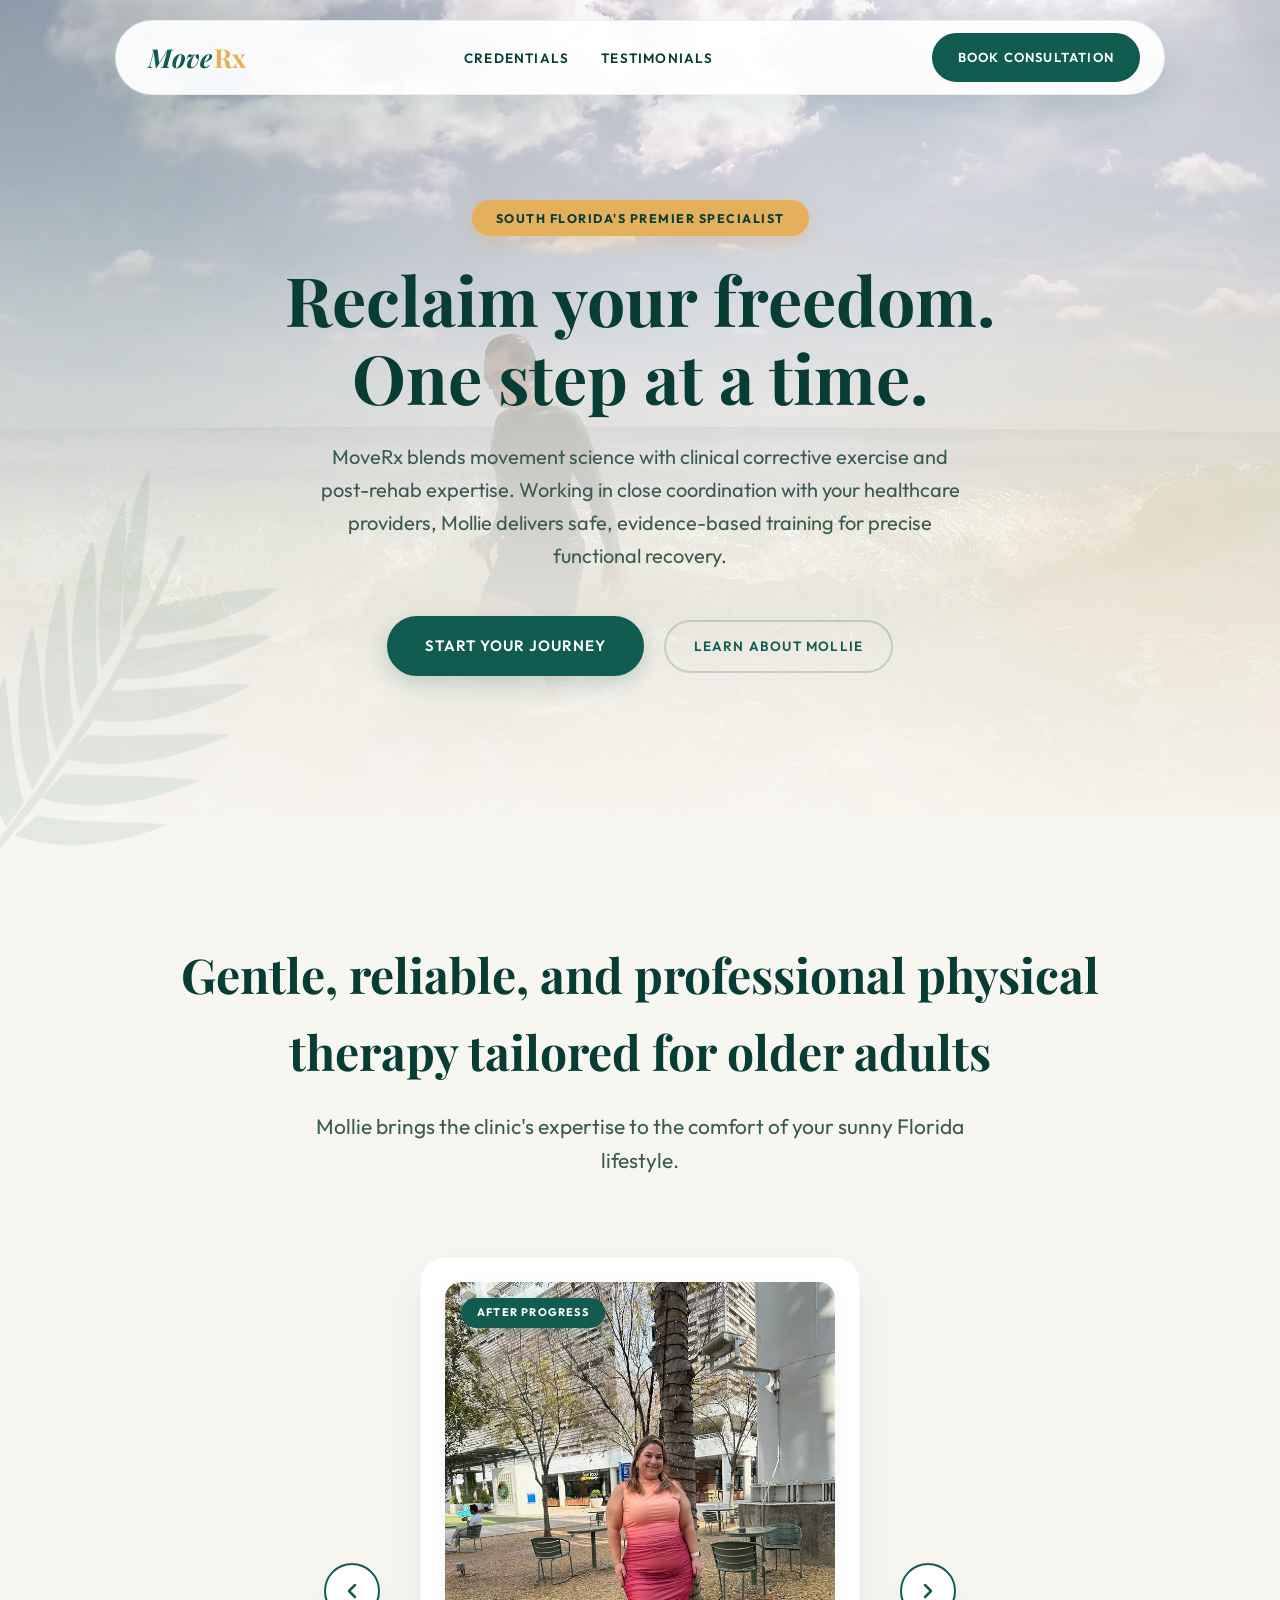
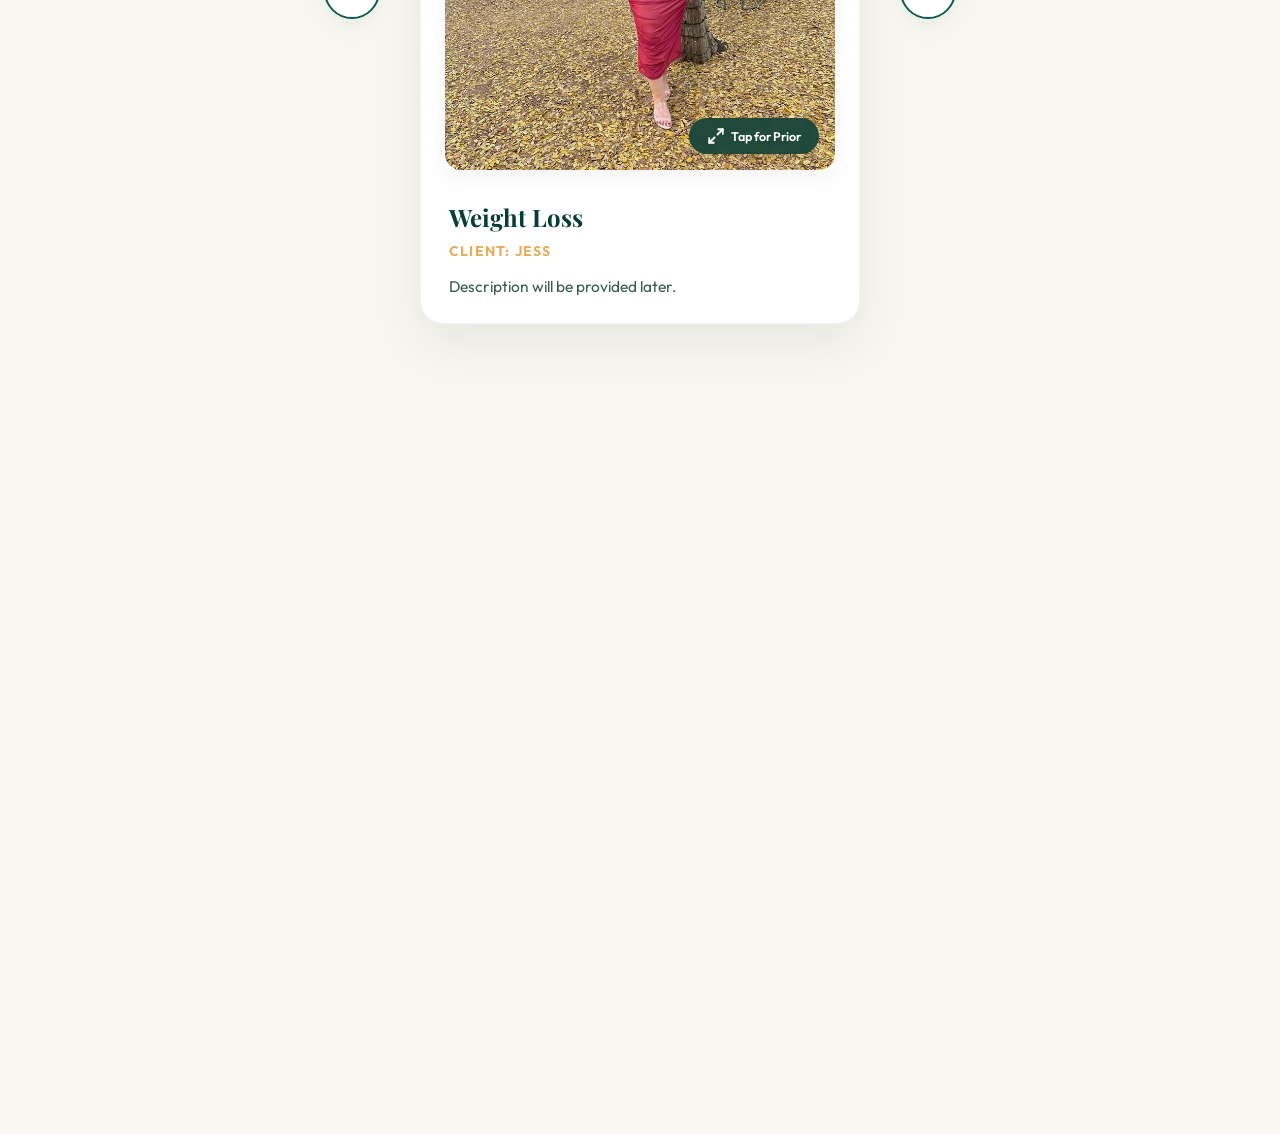
==== index.html @ 0b021616 "version 1" ====
<!DOCTYPE html>
<html lang="en">
<head>
    <meta charset="UTF-8">
    <meta name="viewport" content="width=device-width, initial-scale=1.0, minimum-scale=1.0">
    <title>MoveRx | Precision Mobility & Rehab with Mollie</title>
    
    <!-- SEO Meta Tags -->
    <meta name="description" content="MoveRx blends movement science with clinical corrective exercise and post-rehab expertise. Mollie delivers safe, evidence-based training for precise functional recovery in South Florida.">
    
    <!-- Open Graph (OG) Social Sharing Previews (iMessage, Slack, Facebook, etc.) -->
    <meta property="og:title" content="MoveRx | Precision Mobility & Rehab with Mollie">
    <meta property="og:description" content="MoveRx blends movement science with clinical corrective exercise and post-rehab expertise. Safe, evidence-based training for precise functional recovery.">
    <meta property="og:image" content="assets/images/hero/mollies%20brother.jpg">
    <meta property="og:type" content="website">
    <meta property="og:image:type" content="image/jpeg">
    <meta property="og:image:width" content="1200">
    <meta property="og:image:height" content="900">
    
    <!-- Twitter Sharing Previews -->
    <meta name="twitter:card" content="summary_large_image">
    <meta name="twitter:title" content="MoveRx | Precision Mobility & Rehab with Mollie">
    <meta name="twitter:description" content="MoveRx blends movement science with clinical corrective exercise and post-rehab expertise. Safe, evidence-based training for precise functional recovery.">
    <meta name="twitter:image" content="assets/images/hero/mollies%20brother.jpg">
    
    <!-- Google Fonts: Playfair Display (Elegant Serif) & Outfit (Crisp Sans-Serif) -->
    <link rel="preconnect" href="https://fonts.googleapis.com">
    <link rel="preconnect" href="https://fonts.gstatic.com" crossorigin>
    <link href="https://fonts.googleapis.com/css2?family=Outfit:wght@400;500;600;700&family=Playfair+Display:ital,wght@0,600;0,700;1,600&display=swap" rel="stylesheet">
    
    <!-- CSS Design Tokens and Styles -->
    <link rel="stylesheet" href="assets/css/variables.css">
    <link rel="stylesheet" href="assets/css/main.css">
</head>
<body>

    <!-- Scroll-Animated Leaves (Injected via JS) -->
    <div id="leaves-mount"></div>

    <!-- Sticky Navigation Bar (Injected via JS) -->
    <header class="nav-container animate-fade-in" id="nav-header">
        <!-- Dynamic Navigation Pill Injected Here -->
    </header>

    <!-- Dynamic Sections Mount -->
    <main id="main-content">
        <!-- Hero Section, success stories, and footer will be rendered here via JS -->
    </main>

    <!-- Main Logic and Content Script -->
    <script src="assets/js/main.js"></script>
</body>
</html>
---- assets/css/variables.css ----
/* =========================================
   TROPICAL HIGH-CONTRAST VARIABLES (MoveRx v2)
   ========================================= */
:root {
    /* Color Palette */
    --bg-color: #f8f6f0;       /* Warm Sand */
    --surface-color: #ffffff;  /* Pure White */
    --deep-palm: #083d35;      /* Darkest Green for text & elements */
    --ocean-teal: #125b50;     /* Vibrant Brand Green */
    --ocean-hover: #0d453c;    /* Deep Brand Green Hover */
    --sun-accent: #e5b05c;     /* Tropical Gold/Yellow Accent */
    
    /* Semantic Color Aliases */
    --text-primary: #083d35;
    --text-secondary: #3a5a52;
    --brand-color: #125b50;
    --brand-hover: #0d453c;
    
    /* Navigation Bar System */
    --nav-bg: rgba(255, 255, 255, 0.92);
    --nav-bg-hover: rgba(248, 246, 240, 0.95);
    --nav-border: rgba(18, 91, 80, 0.08);
    --nav-shadow: 0 12px 35px rgba(18, 91, 80, 0.12);
    
    /* Typography Tokens */
    --font-display: 'Playfair Display', serif;
    --font-body: 'Outfit', sans-serif;
    
    /* Spacing and Borders */
    --border-radius-pill: 980px;
    --border-radius-card: 24px;
    --border-radius-img: 16px;
    
    /* Transition Speed */
    --transition-smooth: 0.3s cubic-bezier(0.25, 0.8, 0.25, 1);
    --transition-fast: 0.2s ease;
}
---- assets/css/main.css ----
/* ==========================================================================
   MoveRx Main Stylesheet (v2)
   Description: Premium, mobile-first, and highly-commented design layout
   ========================================================================== */

/* 1. RESET & BASE ELEMENTS
   ========================================================================== */
* {
    margin: 0;
    padding: 0;
    box-sizing: border-box;
}

html, body {
    width: 100%;
    min-height: 100vh;
    margin: 0;
    padding: 0;
}

body {
    background-color: var(--bg-color);
    color: var(--deep-palm);
    font-family: var(--font-body);
    font-size: 18px;
    line-height: 1.6;
    font-weight: 400;
    -webkit-font-smoothing: antialiased;
    -moz-osx-font-smoothing: grayscale;
    overflow-x: hidden;
    position: relative;
}

/* Accessible outline indicators for keyboard navigators */
a, button, input, textarea {
    font-family: inherit;
}

a {
    text-decoration: none;
    color: inherit;
    transition: color var(--transition-fast);
}

a:focus-visible, 
button:focus-visible {
    outline: 3px solid var(--sun-accent);
    outline-offset: 4px;
}

/* Layout Container */
.container {
    width: 87.5%;
    max-width: 1050px;
    margin: 0 auto;
}

/* 2. REUSABLE UI COMPONENTS (Buttons, Badges)
   ========================================================================== */
.btn-primary {
    display: inline-block;
    background-color: var(--ocean-teal);
    color: var(--surface-color) !important;
    border-radius: var(--border-radius-pill);
    font-weight: 600;
    text-align: center;
    text-transform: uppercase;
    letter-spacing: 1px;
    padding: 16px 36px;
    font-size: 15px;
    border: 2px solid var(--ocean-teal);
    box-shadow: 0 8px 20px rgba(18, 91, 80, 0.2);
    transition: var(--transition-smooth);
    cursor: pointer;
}

.btn-primary-small {
    display: inline-block;
    background-color: var(--ocean-teal);
    color: var(--surface-color) !important;
    border-radius: var(--border-radius-pill);
    font-weight: 600;
    text-align: center;
    text-transform: uppercase;
    letter-spacing: 1.2px;
    padding: 12px 24px;
    font-size: 13px;
    border: 2px solid var(--ocean-teal);
    transition: var(--transition-smooth);
    cursor: pointer;
}

.btn-primary:hover, 
.btn-primary-small:hover {
    background-color: var(--deep-palm);
    border-color: var(--deep-palm);
    transform: translateY(-2px);
    box-shadow: 0 12px 25px rgba(8, 61, 53, 0.28);
}

.btn-primary:active, 
.btn-primary-small:active {
    transform: translateY(0);
}

/* 3. STICKY NAVIGATION HEADER
   ========================================================================== */
.nav-container {
    position: fixed;
    top: 20px;
    left: 0;
    width: 100%;
    display: flex;
    justify-content: center;
    z-index: 1000;
    padding: 0 20px;
}

/* Glassmorphism navigation pill */
.nav-pill {
    width: 100%;
    max-width: 1050px;
    background: var(--nav-bg);
    backdrop-filter: blur(12px);
    -webkit-backdrop-filter: blur(12px);
    box-shadow: var(--nav-shadow);
    border-radius: var(--border-radius-pill);
    padding: 12px 24px 12px 32px;
    display: flex;
    justify-content: space-between;
    align-items: center;
    border: 1px solid var(--nav-border);
    transition: background-color var(--transition-smooth), border var(--transition-smooth);
}

.nav-pill:hover {
    background: var(--nav-bg-hover);
    border-color: rgba(18, 91, 80, 0.15);
}

/* Logo brand styling */
.logo {
    font-family: var(--font-display);
    font-size: 26px;
    font-weight: 700;
    display: flex;
    align-items: center;
    gap: 2px;
}

.logo-move {
    color: var(--ocean-teal);
    font-style: italic;
}

.logo-rx {
    color: var(--sun-accent);
}

/* Nav Links List */
.nav-links {
    list-style: none;
    display: flex;
    gap: 32px;
    align-items: center;
}

.nav-links a {
    font-family: var(--font-body);
    font-size: 13.5px;
    font-weight: 600;
    color: var(--deep-palm);
    text-transform: uppercase;
    letter-spacing: 1.2px;
    position: relative;
    padding: 6px 0;
    transition: color var(--transition-fast);
}

/* Premium Gold Underline Animation on Hover */
.nav-links a::after {
    content: '';
    position: absolute;
    width: 0;
    height: 3px;
    bottom: -1px;
    left: 0;
    background-color: var(--sun-accent);
    transition: width var(--transition-smooth);
    border-radius: 2px;
}

.nav-links a:hover {
    color: var(--ocean-teal);
}

.nav-links a:hover::after {
    width: 100%;
}

/* Mobile Navigation Controls */
.mobile-only {
    display: none;
}

.mobile-toggle-checkbox {
    display: none;
}

.mobile-toggle-label {
    display: none;
    flex-direction: column;
    cursor: pointer;
    gap: 6px;
    padding: 10px 4px;
    z-index: 1001;
}

/* Hamburger bars */
.mobile-toggle-label span {
    display: block;
    width: 24px;
    height: 2.2px;
    background-color: var(--deep-palm);
    border-radius: 2px;
    transition: transform 0.3s cubic-bezier(0.25, 0.8, 0.25, 1), 
                opacity 0.2s ease;
}

/* Desktop CTA */
.desktop-only {
    display: block;
}

/* 4. HERO SECTION LAYOUT (Full Background Image)
   ========================================================================== */
.hero-section {
    padding: 200px 0 140px;
    position: relative;
    overflow: hidden;
    display: flex;
    align-items: center;
    justify-content: center;
    min-height: 90vh;
    text-align: center;
}

/* Background image wrapper with custom opacity */
.hero-bg-image {
    position: absolute;
    inset: 0;
    background-size: cover;
    background-position: center 30%;
    background-repeat: no-repeat;
    opacity: 0.82; /* Increased opacity by another +30% for high image visibility */
    z-index: -2;
    transition: opacity 0.5s ease;
}

/* Linear color gradient legibility mask */
.hero-overlay {
    position: absolute;
    inset: 0;
    background: linear-gradient(
        to bottom,
        rgba(248, 246, 240, 0.4) 0%,
        rgba(248, 246, 240, 0.8) 60%,
        rgba(248, 246, 240, 0.98) 100%
    );
    z-index: -1;
}

/* Ambient background glows (sit between mask and text) */
.hero-glow-teal {
    position: absolute;
    top: -10%;
    left: -10%;
    width: min(500px, 80vw);
    height: min(500px, 80vw);
    background: rgba(18, 91, 80, 0.12);
    filter: blur(120px);
    border-radius: 50%;
    pointer-events: none;
    z-index: -1;
}

.hero-glow-gold {
    position: absolute;
    bottom: 10%;
    right: -10%;
    width: min(450px, 70vw);
    height: min(450px, 70vw);
    background: rgba(229, 176, 92, 0.12);
    filter: blur(120px);
    border-radius: 50%;
    pointer-events: none;
    z-index: -1;
}

/* Centered content wrapper */
.hero-content-wrapper {
    display: flex;
    flex-direction: column;
    align-items: center;
    max-width: 800px; /* Optimal line length for typography reading */
    z-index: 2;
}

.pill-badge {
    display: inline-block;
    color: var(--deep-palm);
    font-size: 12.5px;
    font-weight: 700;
    text-transform: uppercase;
    letter-spacing: 1.5px;
    padding: 8px 24px;
    border-radius: var(--border-radius-pill);
    margin-bottom: 24px;
    background: var(--sun-accent);
    box-shadow: 0 6px 18px rgba(229, 176, 92, 0.35);
}

.hero-content-wrapper h1 {
    font-family: var(--font-display);
    font-size: clamp(38px, 6vw, 68px);
    line-height: 1.15;
    font-weight: 700;
    margin-bottom: 24px;
    color: var(--deep-palm);
}

.hero-description {
    font-family: var(--font-body);
    font-size: clamp(17px, 2.2vw, 20px);
    line-height: 1.65;
    color: var(--text-secondary);
    margin-bottom: 44px;
    max-width: 650px;
}

.hero-actions {
    display: flex;
    gap: 20px;
    align-items: center;
    justify-content: center;
    flex-wrap: wrap;
    width: 100%;
}

.btn-secondary {
    display: inline-block;
    color: var(--ocean-teal) !important;
    font-weight: 600;
    text-align: center;
    text-transform: uppercase;
    letter-spacing: 1.2px;
    padding: 14px 28px;
    font-size: 13.5px;
    border-radius: var(--border-radius-pill);
    border: 2px solid rgba(18, 91, 80, 0.2);
    background: transparent;
    transition: var(--transition-smooth);
    cursor: pointer;
}

.btn-secondary:hover {
    border-color: var(--ocean-teal);
    background-color: rgba(18, 91, 80, 0.05);
    transform: translateY(-2px);
}

.btn-secondary:active {
    transform: translateY(0);
}

/* 5. SCROLL-ANIMATED TROPICAL PALM LEAVES
   ========================================================================== */
.scroll-leaf-container {
    position: absolute;
    width: 300px;
    height: 450px;
    z-index: 1; /* Sits below interactive items but above background glows */
    pointer-events: none; /* Allows click-through interaction */
    opacity: 0;
    transition: opacity 0.25s ease-out, transform 0.25s ease-out;
    will-change: transform, opacity;
}

.leaf-left {
    left: -140px;
    transform: translateX(-65px) rotate(10deg);
    transform-origin: 50% 90%;
}

.leaf-right {
    right: -140px;
    transform: translateX(65px) rotate(-10deg);
    transform-origin: 50% 90%;
}

.scroll-leaf-svg {
    width: 100%;
    height: 100%;
    color: var(--ocean-teal);
    opacity: 0.85;
    filter: drop-shadow(0 10px 20px rgba(8, 61, 53, 0.08));
}

/* Override dimensions for specific tropical shapes to avoid text collision */
.scroll-leaf-container.type-palm {
    width: 220px;
    height: 330px;
}

.scroll-leaf-container.type-sand {
    width: 240px;
    height: 160px;
}

.scroll-leaf-container.type-sand.leaf-left {
    left: -110px;
}

/* 5. SUCCESS STORIES SHOWCASE (Dynamic Fling Carousel)
   ========================================================================== */
.success-section {
    padding: 120px 0;
    background-color: transparent;
    position: relative;
    z-index: 5;
    text-align: center;
}

.section-header {
    margin-bottom: 60px;
    text-align: center;
}

.section-header h2 {
    font-family: var(--font-display);
    font-size: clamp(32px, 5.2vw, 48px);
    font-weight: 700;
    margin-bottom: 20px;
    color: var(--deep-palm);
}

.section-subtext {
    font-family: var(--font-body);
    font-size: clamp(17px, 2.2vw, 21px);
    color: var(--text-secondary);
    max-width: 650px;
    margin: 0 auto;
}

/* Showcase layout containing side navigation buttons and card mount */
.showcase-container {
    position: relative;
    display: flex;
    align-items: center;
    justify-content: center;
    max-width: 800px;
    margin: 0 auto;
    gap: 40px;
    padding: 20px 0;
}

.carousel-btn {
    background: var(--surface-color);
    color: var(--ocean-teal);
    border: 2px solid var(--ocean-teal);
    border-radius: 50%;
    width: 56px;
    height: 56px;
    display: flex;
    align-items: center;
    justify-content: center;
    cursor: pointer;
    box-shadow: 0 8px 24px rgba(18, 91, 80, 0.06);
    transition: var(--transition-smooth);
    z-index: 10;
    flex-shrink: 0;
}

.carousel-btn:hover {
    background: var(--ocean-teal);
    color: var(--surface-color);
    transform: scale(1.1);
    box-shadow: 0 12px 28px rgba(18, 91, 80, 0.2);
}

.carousel-btn:active {
    transform: scale(0.95);
}

/* Stable card mount to prevent page reflows */
.card-mount {
    position: relative;
    width: 100%;
    max-width: 440px;
    min-height: 590px;
    display: flex;
    justify-content: center;
    align-items: flex-start;
    overflow: visible; /* Let card swing out of bounds dynamically */
}

/* The Success Card */
.success-card {
    width: 100%;
    background: var(--surface-color);
    border-radius: var(--border-radius-card);
    padding: 24px;
    box-shadow: 0 20px 50px rgba(8, 61, 53, 0.08);
    border: 1px solid rgba(18, 91, 80, 0.05);
    display: flex;
    flex-direction: column;
    gap: 24px;
    transition: border-color var(--transition-smooth), box-shadow var(--transition-smooth);
    will-change: transform, opacity;
}

.success-card:hover {
    border-color: rgba(18, 91, 80, 0.16);
    box-shadow: 0 28px 65px rgba(8, 61, 53, 0.13);
}

/* Interactive Image Transition box */
.image-transition-box {
    position: relative;
    width: 100%;
    aspect-ratio: 4 / 5;
    border-radius: var(--border-radius-img);
    overflow: hidden;
    cursor: pointer;
    box-shadow: 0 8px 25px rgba(0, 0, 0, 0.05);
    background: var(--bg-color);
}

.image-transition-box img {
    position: absolute;
    top: 0;
    left: 0;
    width: 100%;
    height: 100%;
    object-fit: cover;
    transition: opacity 0.6s cubic-bezier(0.25, 1, 0.5, 1), 
                transform 0.6s cubic-bezier(0.25, 1, 0.5, 1);
}

.img-before {
    z-index: 1;
    opacity: 0;
    transform: scale(1.04);
}

.img-after {
    z-index: 2;
    opacity: 1;
    transform: scale(1);
}

/* Toggle crossfade styling */
.image-transition-box.show-before .img-before {
    opacity: 1;
    transform: scale(1);
}

.image-transition-box.show-before .img-after {
    opacity: 0;
    transform: scale(0.96);
}

.status-badge {
    position: absolute;
    top: 16px;
    left: 16px;
    padding: 6px 16px;
    border-radius: var(--border-radius-pill);
    font-weight: 700;
    font-size: 11px;
    text-transform: uppercase;
    letter-spacing: 1.2px;
    transition: opacity var(--transition-smooth);
}

.badge-before {
    background: var(--surface-color);
    color: var(--deep-palm);
    z-index: 3;
    opacity: 0;
    box-shadow: 0 4px 12px rgba(0, 0, 0, 0.1);
}

.badge-after {
    background: var(--ocean-teal);
    color: var(--surface-color);
    z-index: 4;
    opacity: 1;
    box-shadow: 0 4px 12px rgba(18, 91, 80, 0.2);
}

.image-transition-box.show-before .badge-before {
    opacity: 1;
}

.image-transition-box.show-before .badge-after {
    opacity: 0;
}

/* User interaction instruction badge */
.interaction-hint {
    position: absolute;
    bottom: 16px;
    right: 16px;
    background: rgba(8, 61, 53, 0.85);
    backdrop-filter: blur(4px);
    -webkit-backdrop-filter: blur(4px);
    color: #fff;
    padding: 8px 18px;
    border-radius: var(--border-radius-pill);
    font-size: 12.5px;
    font-weight: 600;
    display: flex;
    align-items: center;
    gap: 6px;
    z-index: 5;
    box-shadow: 0 4px 12px rgba(0, 0, 0, 0.12);
    transition: background-color var(--transition-fast);
}

.image-transition-box:hover .interaction-hint {
    background: rgba(8, 61, 53, 0.95);
}

/* Typography styles for success card text info */
.service-info {
    text-align: left;
    padding: 4px 4px 0;
}

.service-title {
    font-family: var(--font-display);
    font-size: 24px;
    font-weight: 700;
    color: var(--deep-palm);
    margin-bottom: 4px;
}

.client-name {
    font-family: var(--font-body);
    font-size: 14px;
    font-weight: 700;
    color: var(--sun-accent);
    text-transform: uppercase;
    letter-spacing: 1.2px;
    margin-bottom: 12px;
}

.service-desc {
    font-family: var(--font-body);
    font-size: 15.5px;
    line-height: 1.6;
    color: var(--text-secondary);
}

/* Tactile Fling transition animations */
.fling-out-left {
    animation: flingOutLeft 0.35s cubic-bezier(0.25, 1, 0.5, 1) forwards;
}

.fling-out-right {
    animation: flingOutRight 0.35s cubic-bezier(0.25, 1, 0.5, 1) forwards;
}

.fling-in-left {
    animation: flingInLeft 0.35s cubic-bezier(0.25, 1, 0.5, 1) forwards;
}

.fling-in-right {
    animation: flingInRight 0.35s cubic-bezier(0.25, 1, 0.5, 1) forwards;
}

@keyframes flingOutLeft {
    0% {
        opacity: 1;
        transform: translateX(0) rotate(0) scale(1);
    }
    100% {
        opacity: 0;
        transform: translateX(-140%) rotate(-15deg) scale(0.9);
    }
}

@keyframes flingOutRight {
    0% {
        opacity: 1;
        transform: translateX(0) rotate(0) scale(1);
    }
    100% {
        opacity: 0;
        transform: translateX(140%) rotate(15deg) scale(0.9);
    }
}

@keyframes flingInLeft {
    0% {
        opacity: 0;
        transform: translateX(-140%) rotate(-15deg) scale(0.9);
    }
    100% {
        opacity: 1;
        transform: translateX(0) rotate(0) scale(1);
    }
}

@keyframes flingInRight {
    0% {
        opacity: 0;
        transform: translateX(140%) rotate(15deg) scale(0.9);
    }
    100% {
        opacity: 1;
        transform: translateX(0) rotate(0) scale(1);
    }
}

/* 6. VISUAL ANIMATIONS
   ========================================================================== */
@keyframes fadeInUp {
    from {
        opacity: 0;
        transform: translateY(20px);
    }
    to {
        opacity: 1;
        transform: translateY(0);
    }
}

.animate-fade-in {
    animation: fadeInUp 0.8s cubic-bezier(0.25, 1, 0.5, 1) forwards;
}

/* 7. RESPONSIVE MEDIA QUERIES (Mobile and Tablet Layouts)
   ========================================================================== */
@media (max-width: 768px) {
    /* Hide leaves on small mobile viewports to reduce visual clutter */
    .scroll-leaf-container {
        display: none;
    }
}

@media (max-width: 850px) {
    .mobile-toggle-label {
        display: flex;
    }

    .desktop-only {
        display: none;
    }

    .mobile-only {
        display: block;
        margin-top: 10px;
        width: 100%;
    }

    /* Change navbar pill behavior to support dropdown panel */
    .nav-pill {
        padding: 12px 24px;
        border-radius: 28px;
    }

    /* Mobile drawer menu styled cleanly */
    .nav-links {
        position: absolute;
        top: 80px;
        left: 20px;
        right: 20px;
        background: var(--surface-color);
        border: 1px solid var(--nav-border);
        border-radius: 20px;
        flex-direction: column;
        gap: 8px;
        padding: 24px;
        box-shadow: 0 16px 40px rgba(8, 61, 53, 0.16);
        opacity: 0;
        visibility: hidden;
        transform: translateY(-12px);
        transition: opacity 0.3s cubic-bezier(0.25, 0.8, 0.25, 1),
                    transform 0.3s cubic-bezier(0.25, 0.8, 0.25, 1),
                    visibility 0.3s;
        z-index: 999;
    }

    .nav-links a {
        display: block;
        width: 100%;
        text-align: center;
        padding: 14px 20px;
        font-size: 15px;
        border-radius: 10px;
        letter-spacing: 1.5px;
    }

    .nav-links a::after {
        display: none; /* Hide gold underline hover bar on mobile */
    }

    .nav-links a:hover {
        background-color: var(--bg-color);
        color: var(--ocean-teal);
    }

    /* Show links drawer and animate hamburger bars when checked */
    .mobile-toggle-checkbox:checked ~ .nav-links {
        opacity: 1;
        visibility: visible;
        transform: translateY(0);
    }

    .mobile-toggle-checkbox:checked ~ .mobile-toggle-label span:nth-child(1) {
        transform: translateY(8px) rotate(45deg);
    }

    .mobile-toggle-checkbox:checked ~ .mobile-toggle-label span:nth-child(2) {
        opacity: 0;
    }

    .mobile-toggle-checkbox:checked ~ .mobile-toggle-label span:nth-child(3) {
        transform: translateY(-8.2px) rotate(-45deg);
    }

    /* Hero section mobile responsive tweaks */
    .hero-section {
        padding: 140px 0 80px;
        min-height: auto;
    }
    
    .hero-bg-image {
        opacity: 0.75; /* Increased opacity by another +30% for higher mobile visibility */
    }
    
    .hero-description {
        margin-bottom: 30px;
    }
    
    .hero-actions {
        flex-direction: column;
        gap: 16px;
    }
    
    .hero-actions a {
        width: 100%;
        max-width: 280px;
    }

    /* Success Stories mobile responsive tweaks */
    .success-section {
        padding: 80px 0;
    }
    
    .showcase-container {
        gap: 16px;
    }
    
    .carousel-btn {
        position: absolute;
        top: 32%;
        width: 48px;
        height: 48px;
        background: rgba(255, 255, 255, 0.95);
        border-color: rgba(18, 91, 80, 0.25);
        box-shadow: 0 6px 20px rgba(8, 61, 53, 0.12);
    }
    
    .prev-btn {
        left: -12px;
    }
    
    .next-btn {
        right: -12px;
    }
    
    .card-mount {
        min-height: 525px;
        max-width: 100%;
    }
    
    .success-card {
        padding: 18px;
    }
    
    .service-title {
        font-size: 22px;
    }
}
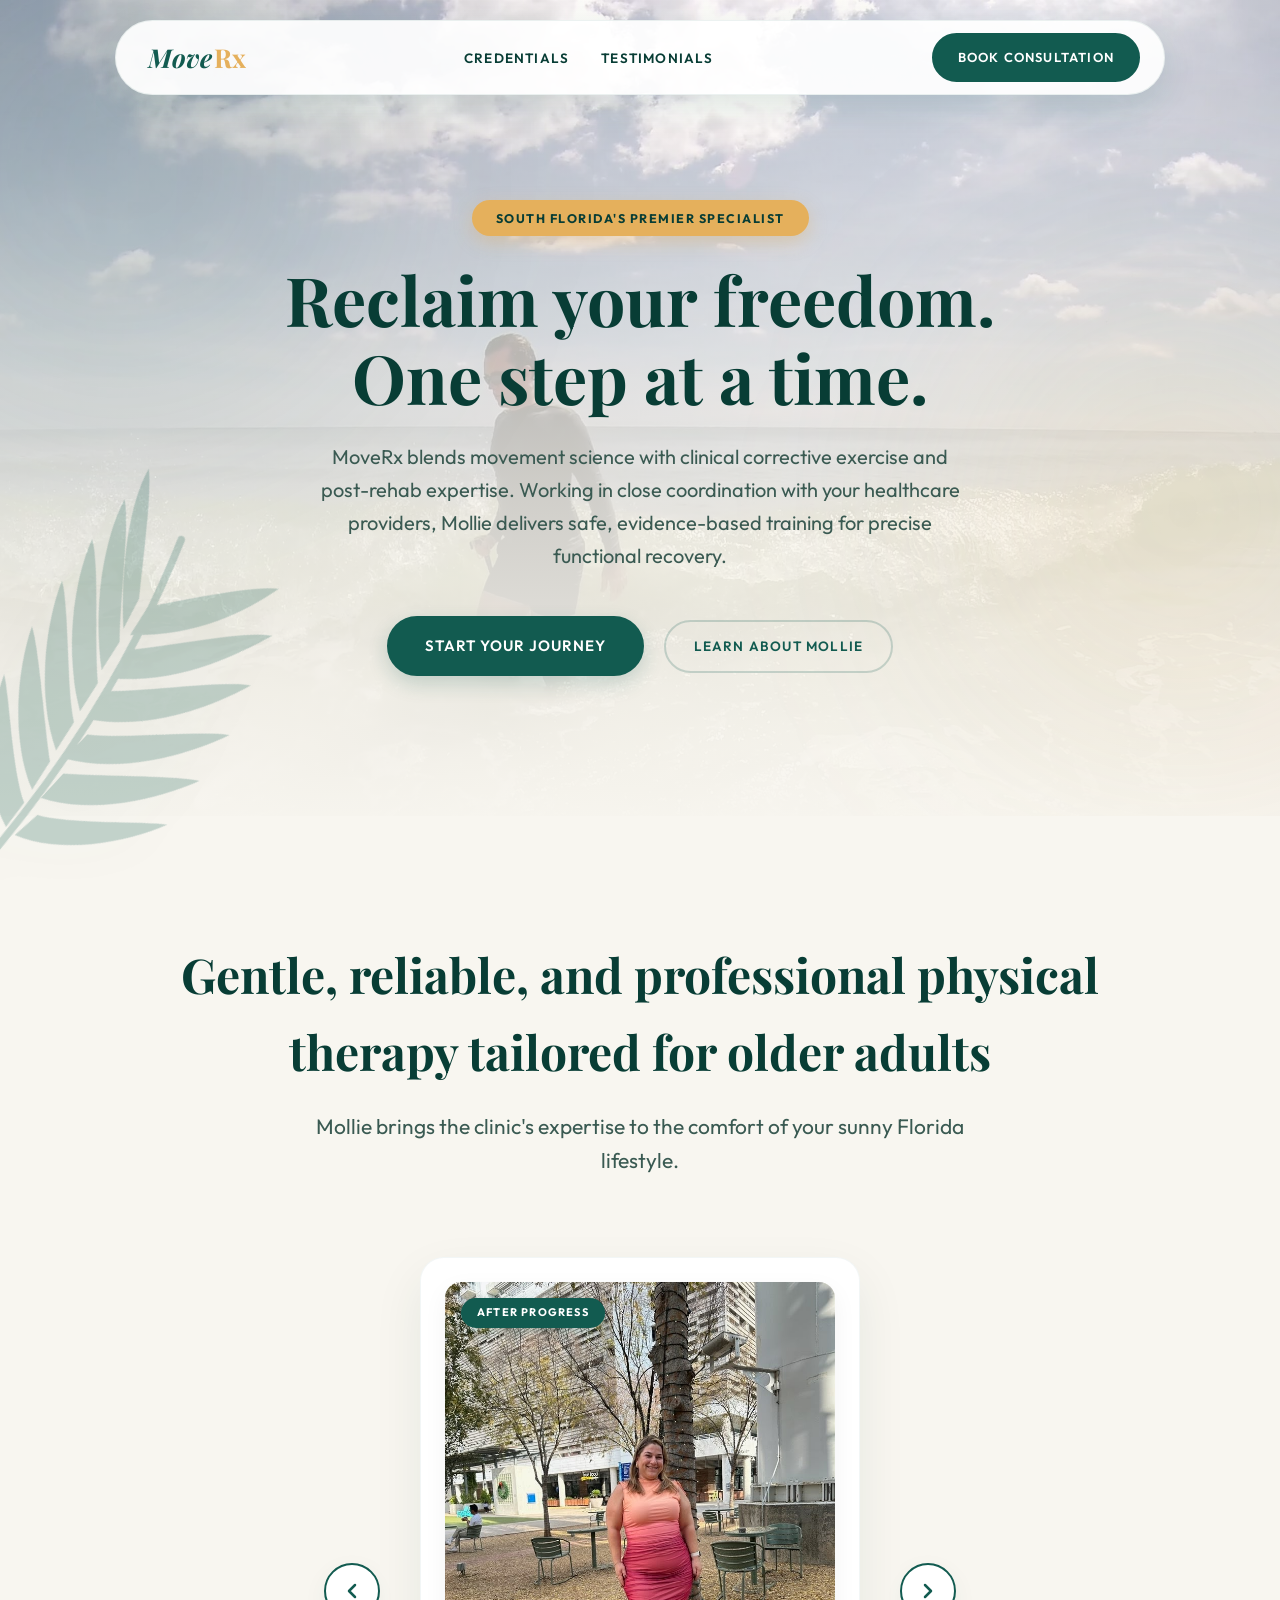
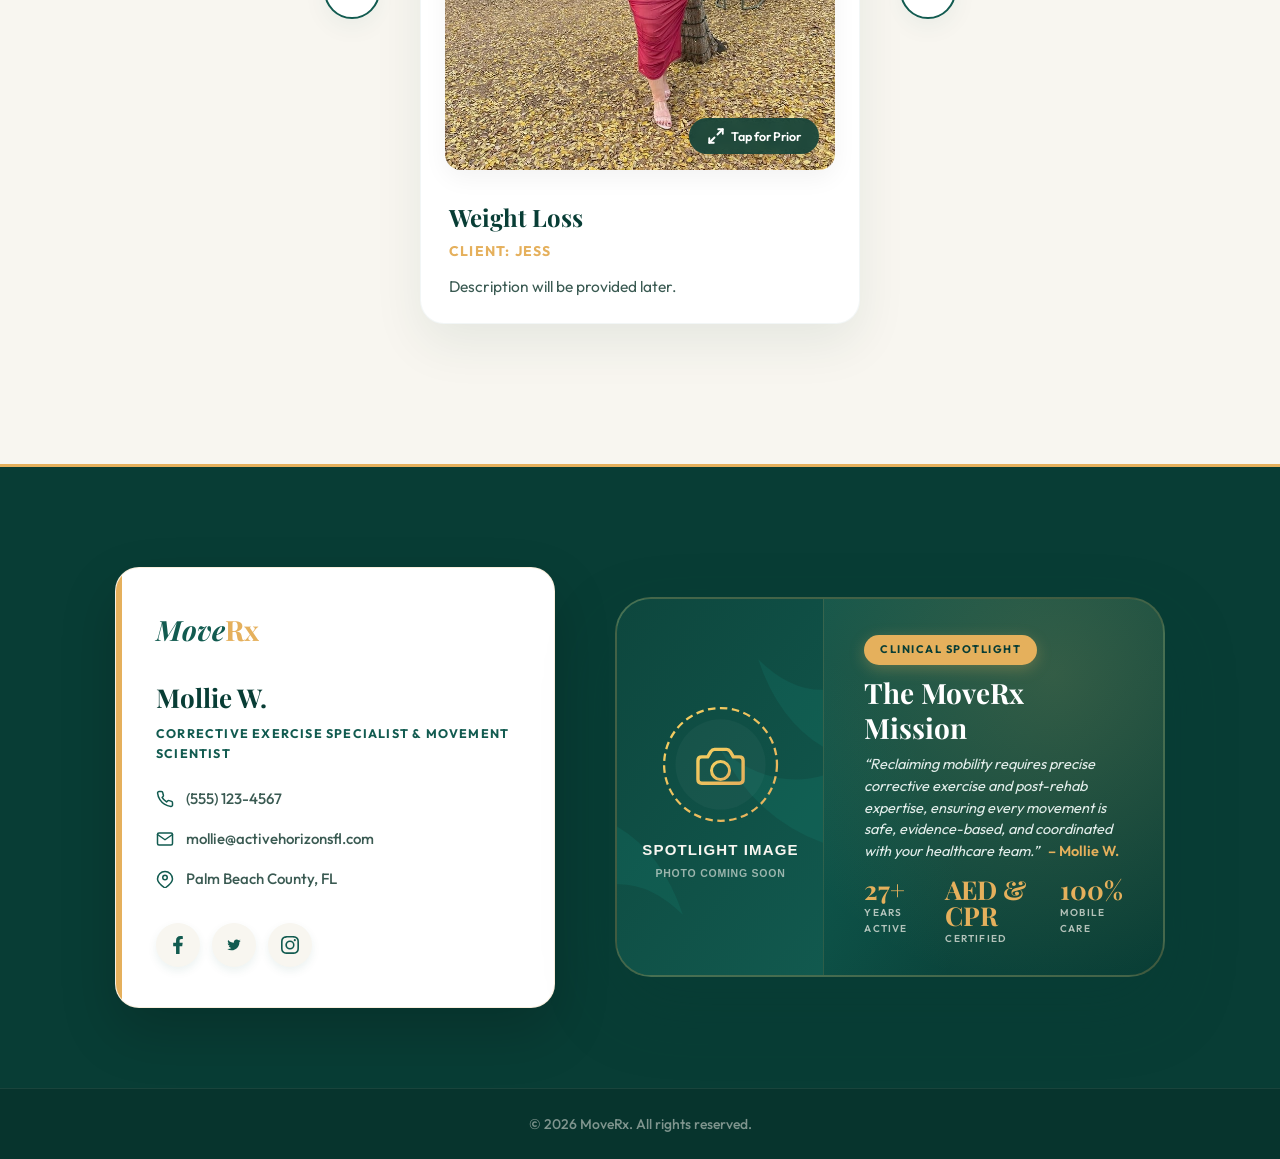
==== commit 2ae5d5ee: "version 1" ====
--- a/index.html
+++ b/index.html
@@ -29,8 +29,8 @@
     <link href="https://fonts.googleapis.com/css2?family=Outfit:wght@400;500;600;700&family=Playfair+Display:ital,wght@0,600;0,700;1,600&display=swap" rel="stylesheet">
     
     <!-- CSS Design Tokens and Styles -->
-    <link rel="stylesheet" href="assets/css/variables.css">
-    <link rel="stylesheet" href="assets/css/main.css">
+    <link rel="stylesheet" href="assets/css/variables.css?v=2.0.1">
+    <link rel="stylesheet" href="assets/css/main.css?v=2.0.1">
 </head>
 <body>
 
--- a/assets/css/main.css
+++ b/assets/css/main.css
@@ -744,9 +744,32 @@
 /* 7. RESPONSIVE MEDIA QUERIES (Mobile and Tablet Layouts)
    ========================================================================== */
 @media (max-width: 768px) {
-    /* Hide leaves on small mobile viewports to reduce visual clutter */
+    /* Scale down and reposition leaves on mobile instead of hiding them */
     .scroll-leaf-container {
-        display: none;
+        width: 150px;
+        height: 225px;
+    }
+    
+    .leaf-left {
+        left: -95px;
+    }
+    
+    .leaf-right {
+        right: -95px;
+    }
+
+    .scroll-leaf-container.type-palm {
+        width: 110px;
+        height: 165px;
+    }
+    
+    .scroll-leaf-container.type-sand {
+        width: 120px;
+        height: 80px;
+    }
+    
+    .scroll-leaf-container.type-sand.leaf-left {
+        left: -75px;
     }
 }
 
@@ -895,3 +918,405 @@
         font-size: 22px;
     }
 }
+
+/* ==========================================================================
+   8. SITE FOOTER (Green Theme with Business Card & 3D Spotlight Card)
+   ========================================================================== */
+.site-footer-green {
+    background-color: var(--deep-palm);
+    color: var(--bg-color);
+    padding: 100px 0 0;
+    position: relative;
+    z-index: 5;
+    border-top: 3px solid var(--sun-accent);
+    overflow: hidden;
+}
+
+.footer-grid-container {
+    display: grid;
+    grid-template-columns: 1fr 1.25fr;
+    gap: 60px;
+    align-items: center;
+    padding-bottom: 80px;
+}
+
+/* 8.1 BUSINESS CARD (LEFT SIDE) */
+.business-card {
+    background: var(--surface-color);
+    color: var(--deep-palm);
+    padding: 40px;
+    border-radius: var(--border-radius-card);
+    box-shadow: 0 24px 55px rgba(0, 0, 0, 0.18);
+    border: 1px solid rgba(229, 176, 92, 0.2);
+    position: relative;
+    overflow: hidden;
+    display: flex;
+    flex-direction: column;
+    gap: 24px;
+}
+
+.business-card::before {
+    content: '';
+    position: absolute;
+    top: 0;
+    left: 0;
+    width: 6px;
+    height: 100%;
+    background: var(--sun-accent);
+}
+
+.business-card .card-logo {
+    font-family: var(--font-display);
+    font-size: 28px;
+    font-weight: 700;
+}
+
+.business-card .card-logo .logo-move {
+    color: var(--ocean-teal);
+    font-style: italic;
+}
+
+.business-card .card-logo .logo-rx {
+    color: var(--sun-accent);
+}
+
+.business-card h3 {
+    font-family: var(--font-display);
+    font-size: 26px;
+    font-weight: 700;
+    color: var(--deep-palm);
+    margin-bottom: 4px;
+}
+
+.business-card .card-specialty {
+    font-family: var(--font-body);
+    font-size: 12.5px;
+    font-weight: 700;
+    text-transform: uppercase;
+    letter-spacing: 1.2px;
+    color: var(--ocean-teal);
+}
+
+.business-card .card-contact-info {
+    display: flex;
+    flex-direction: column;
+    gap: 16px;
+}
+
+.business-card .card-contact-item {
+    display: flex;
+    align-items: center;
+    gap: 12px;
+    font-size: 15px;
+    font-weight: 500;
+    color: var(--text-secondary);
+    transition: color var(--transition-fast);
+}
+
+.business-card a.card-contact-item:hover {
+    color: var(--ocean-teal);
+}
+
+.business-card .card-contact-item svg {
+    color: var(--ocean-teal);
+    flex-shrink: 0;
+}
+
+.business-card .card-socials {
+    display: flex;
+    gap: 12px;
+    margin-top: 8px;
+}
+
+.business-card .social-icon {
+    display: flex;
+    align-items: center;
+    justify-content: center;
+    width: 44px;
+    height: 44px;
+    border-radius: 50%;
+    background-color: var(--bg-color);
+    color: var(--ocean-teal);
+    transition: var(--transition-smooth);
+    box-shadow: 0 4px 10px rgba(18, 91, 80, 0.08);
+}
+
+.business-card .social-icon svg {
+    width: 18px;
+    height: 18px;
+}
+
+.business-card .social-icon:hover {
+    background-color: var(--ocean-teal);
+    color: var(--surface-color);
+    transform: translateY(-3px);
+    box-shadow: 0 8px 18px rgba(18, 91, 80, 0.2);
+}
+
+/* 8.2 3D SPOTLIGHT CARD (RIGHT SIDE) */
+.card-container-3d {
+    position: relative;
+    width: 100%;
+    max-width: 800px;
+    height: 380px;
+    perspective: 2000px;
+}
+
+.canvas-3d {
+    position: relative;
+    width: 100%;
+    height: 100%;
+    border-radius: 36px;
+    transition: transform 0.4s cubic-bezier(0.16, 1, 0.3, 1), box-shadow 0.4s ease;
+    transform-style: preserve-3d;
+    box-shadow: 0 30px 70px rgba(8, 61, 53, 0.25);
+    background: linear-gradient(135deg, var(--ocean-teal) 0%, var(--deep-palm) 100%);
+    border: 2px solid rgba(229, 176, 92, 0.25);
+    display: grid;
+    grid-template-columns: repeat(5, 1fr);
+    grid-template-rows: repeat(5, 1fr);
+    overflow: hidden;
+}
+
+.canvas-3d::after {
+    content: '';
+    position: absolute;
+    top: 0; left: 0; right: 0; bottom: 0;
+    background: radial-gradient(circle at 80% 20%, rgba(229, 176, 92, 0.18) 0%, transparent 60%),
+                radial-gradient(circle at 10% 80%, rgba(24, 154, 134, 0.2) 0%, transparent 50%);
+    pointer-events: none;
+    z-index: 2;
+}
+
+.tracker {
+    position: relative;
+    width: 100%;
+    height: 100%;
+    z-index: 20;
+    cursor: pointer;
+}
+
+.tr-1  { grid-area: 1 / 1; }
+.tr-2  { grid-area: 1 / 2; }
+.tr-3  { grid-area: 1 / 3; }
+.tr-4  { grid-area: 1 / 4; }
+.tr-5  { grid-area: 1 / 5; }
+.tr-6  { grid-area: 2 / 1; }
+.tr-7  { grid-area: 2 / 2; }
+.tr-8  { grid-area: 2 / 3; }
+.tr-9  { grid-area: 2 / 4; }
+.tr-10 { grid-area: 2 / 5; }
+.tr-11 { grid-area: 3 / 1; }
+.tr-12 { grid-area: 3 / 2; }
+.tr-13 { grid-area: 3 / 3; }
+.tr-14 { grid-area: 3 / 4; }
+.tr-15 { grid-area: 3 / 5; }
+.tr-16 { grid-area: 4 / 1; }
+.tr-17 { grid-area: 4 / 2; }
+.tr-18 { grid-area: 4 / 3; }
+.tr-19 { grid-area: 4 / 4; }
+.tr-20 { grid-area: 4 / 5; }
+.tr-21 { grid-area: 5 / 1; }
+.tr-22 { grid-area: 5 / 2; }
+.tr-23 { grid-area: 5 / 3; }
+.tr-24 { grid-area: 5 / 4; }
+.tr-25 { grid-area: 5 / 5; }
+
+/* Rotations triggered on sibling canvas */
+.canvas-3d:has(.tr-1:hover)  { transform: rotateX(12deg) rotateY(-18deg); }
+.canvas-3d:has(.tr-2:hover)  { transform: rotateX(12deg) rotateY(-9deg); }
+.canvas-3d:has(.tr-3:hover)  { transform: rotateX(12deg) rotateY(0deg); }
+.canvas-3d:has(.tr-4:hover)  { transform: rotateX(12deg) rotateY(9deg); }
+.canvas-3d:has(.tr-5:hover)  { transform: rotateX(12deg) rotateY(18deg); }
+.canvas-3d:has(.tr-6:hover)  { transform: rotateX(6deg) rotateY(-18deg); }
+.canvas-3d:has(.tr-7:hover)  { transform: rotateX(6deg) rotateY(-9deg); }
+.canvas-3d:has(.tr-8:hover)  { transform: rotateX(6deg) rotateY(0deg); }
+.canvas-3d:has(.tr-9:hover)  { transform: rotateX(6deg) rotateY(9deg); }
+.canvas-3d:has(.tr-10:hover) { transform: rotateX(6deg) rotateY(18deg); }
+.canvas-3d:has(.tr-11:hover) { transform: rotateX(0deg) rotateY(-18deg); }
+.canvas-3d:has(.tr-12:hover) { transform: rotateX(0deg) rotateY(-9deg); }
+.canvas-3d:has(.tr-13:hover) { transform: rotateX(0deg) rotateY(0deg); }
+.canvas-3d:has(.tr-14:hover) { transform: rotateX(0deg) rotateY(9deg); }
+.canvas-3d:has(.tr-15:hover) { transform: rotateX(0deg) rotateY(18deg); }
+.canvas-3d:has(.tr-16:hover) { transform: rotateX(-6deg) rotateY(-18deg); }
+.canvas-3d:has(.tr-17:hover) { transform: rotateX(-6deg) rotateY(-9deg); }
+.canvas-3d:has(.tr-18:hover) { transform: rotateX(-6deg) rotateY(0deg); }
+.canvas-3d:has(.tr-19:hover) { transform: rotateX(-6deg) rotateY(9deg); }
+.canvas-3d:has(.tr-20:hover) { transform: rotateX(-6deg) rotateY(18deg); }
+.canvas-3d:has(.tr-21:hover) { transform: rotateX(-12deg) rotateY(-18deg); }
+.canvas-3d:has(.tr-22:hover) { transform: rotateX(-12deg) rotateY(-9deg); }
+.canvas-3d:has(.tr-23:hover) { transform: rotateX(-12deg) rotateY(0deg); }
+.canvas-3d:has(.tr-24:hover) { transform: rotateX(-12deg) rotateY(9deg); }
+.canvas-3d:has(.tr-25:hover) { transform: rotateX(-12deg) rotateY(18deg); }
+
+.card-content-3d {
+    position: absolute;
+    top: 0; left: 0;
+    width: 100%; height: 100%;
+    pointer-events: none;
+    display: flex;
+    z-index: 5;
+    transform-style: preserve-3d;
+}
+
+.spotlight-split-layout {
+    display: flex;
+    flex-direction: row;
+    height: 100%;
+    width: 100%;
+}
+
+.spotlight-image-side {
+    width: 38%;
+    height: 100%;
+    position: relative;
+    border-right: 1px solid rgba(229, 176, 92, 0.15);
+    z-index: 1;
+    transform: translateZ(30px);
+    overflow: hidden;
+}
+
+.spotlight-img {
+    width: 100%;
+    height: 100%;
+    object-fit: cover;
+    display: block;
+}
+
+.spotlight-text-side {
+    width: 62%;
+    height: 100%;
+    padding: 36px 40px;
+    display: flex;
+    flex-direction: column;
+    justify-content: space-between;
+    color: var(--surface-color);
+}
+
+.spotlight-badge {
+    align-self: flex-start;
+    background: var(--sun-accent);
+    color: var(--deep-palm);
+    font-size: 11px;
+    font-weight: 700;
+    text-transform: uppercase;
+    letter-spacing: 1.5px;
+    padding: 6px 16px;
+    border-radius: var(--border-radius-pill);
+    transform: translateZ(45px);
+    box-shadow: 0 4px 15px rgba(229, 176, 92, 0.3);
+}
+
+.card-title-3d {
+    font-family: var(--font-display);
+    font-size: 28px;
+    font-weight: 700;
+    color: var(--surface-color);
+    transform: translateZ(60px);
+    margin-top: 10px;
+    line-height: 1.25;
+}
+
+.card-description-3d {
+    font-family: var(--font-body);
+    font-size: 14.5px;
+    line-height: 1.5;
+    color: #e2edea;
+    transform: translateZ(50px);
+    margin-top: 8px;
+    font-style: italic;
+}
+
+.card-description-3d .quote-author {
+    color: var(--sun-accent);
+    font-weight: 600;
+    font-style: normal;
+    display: inline-block;
+    margin-left: 6px;
+}
+
+.card-stats-row-3d {
+    display: flex;
+    gap: 30px;
+    margin-top: 15px;
+    transform: translateZ(55px);
+}
+
+.stat-box-3d {
+    display: flex;
+    flex-direction: column;
+}
+
+.stat-number-3d {
+    font-family: var(--font-display);
+    font-size: 26px;
+    font-weight: 700;
+    color: var(--sun-accent);
+    line-height: 1;
+    margin-bottom: 2px;
+}
+
+.stat-label-3d {
+    font-size: 10px;
+    text-transform: uppercase;
+    letter-spacing: 1.2px;
+    color: rgba(248, 246, 240, 0.7);
+    font-weight: 600;
+}
+
+/* 8.3 FOOTER BOTTOM BAR */
+.footer-bottom-bar {
+    background-color: rgba(0, 0, 0, 0.15);
+    padding: 24px 0;
+    border-top: 1px solid rgba(248, 246, 240, 0.08);
+    font-size: 14px;
+    font-weight: 500;
+    color: rgba(248, 246, 240, 0.5);
+    text-align: center;
+}
+
+/* 8.4 RESPONSIVE FOOTER MEDIA QUERIES */
+@media (max-width: 900px) {
+    .footer-grid-container {
+        grid-template-columns: 1fr;
+        gap: 50px;
+        padding-bottom: 60px;
+    }
+    
+    .business-card {
+        max-width: 100%;
+    }
+}
+
+@media (max-width: 768px) {
+    .site-footer-green {
+        padding: 80px 0 0;
+    }
+    
+    .card-container-3d {
+        height: auto;
+        min-height: 480px;
+    }
+    
+    .spotlight-split-layout {
+        flex-direction: column;
+    }
+    
+    .spotlight-image-side {
+        width: 100%;
+        height: 180px;
+        border-right: none;
+        border-bottom: 1px solid rgba(229, 176, 92, 0.15);
+    }
+    
+    .spotlight-text-side {
+        width: 100%;
+        padding: 30px;
+        gap: 16px;
+    }
+    
+    .card-stats-row-3d {
+        gap: 20px;
+    }
+}
+
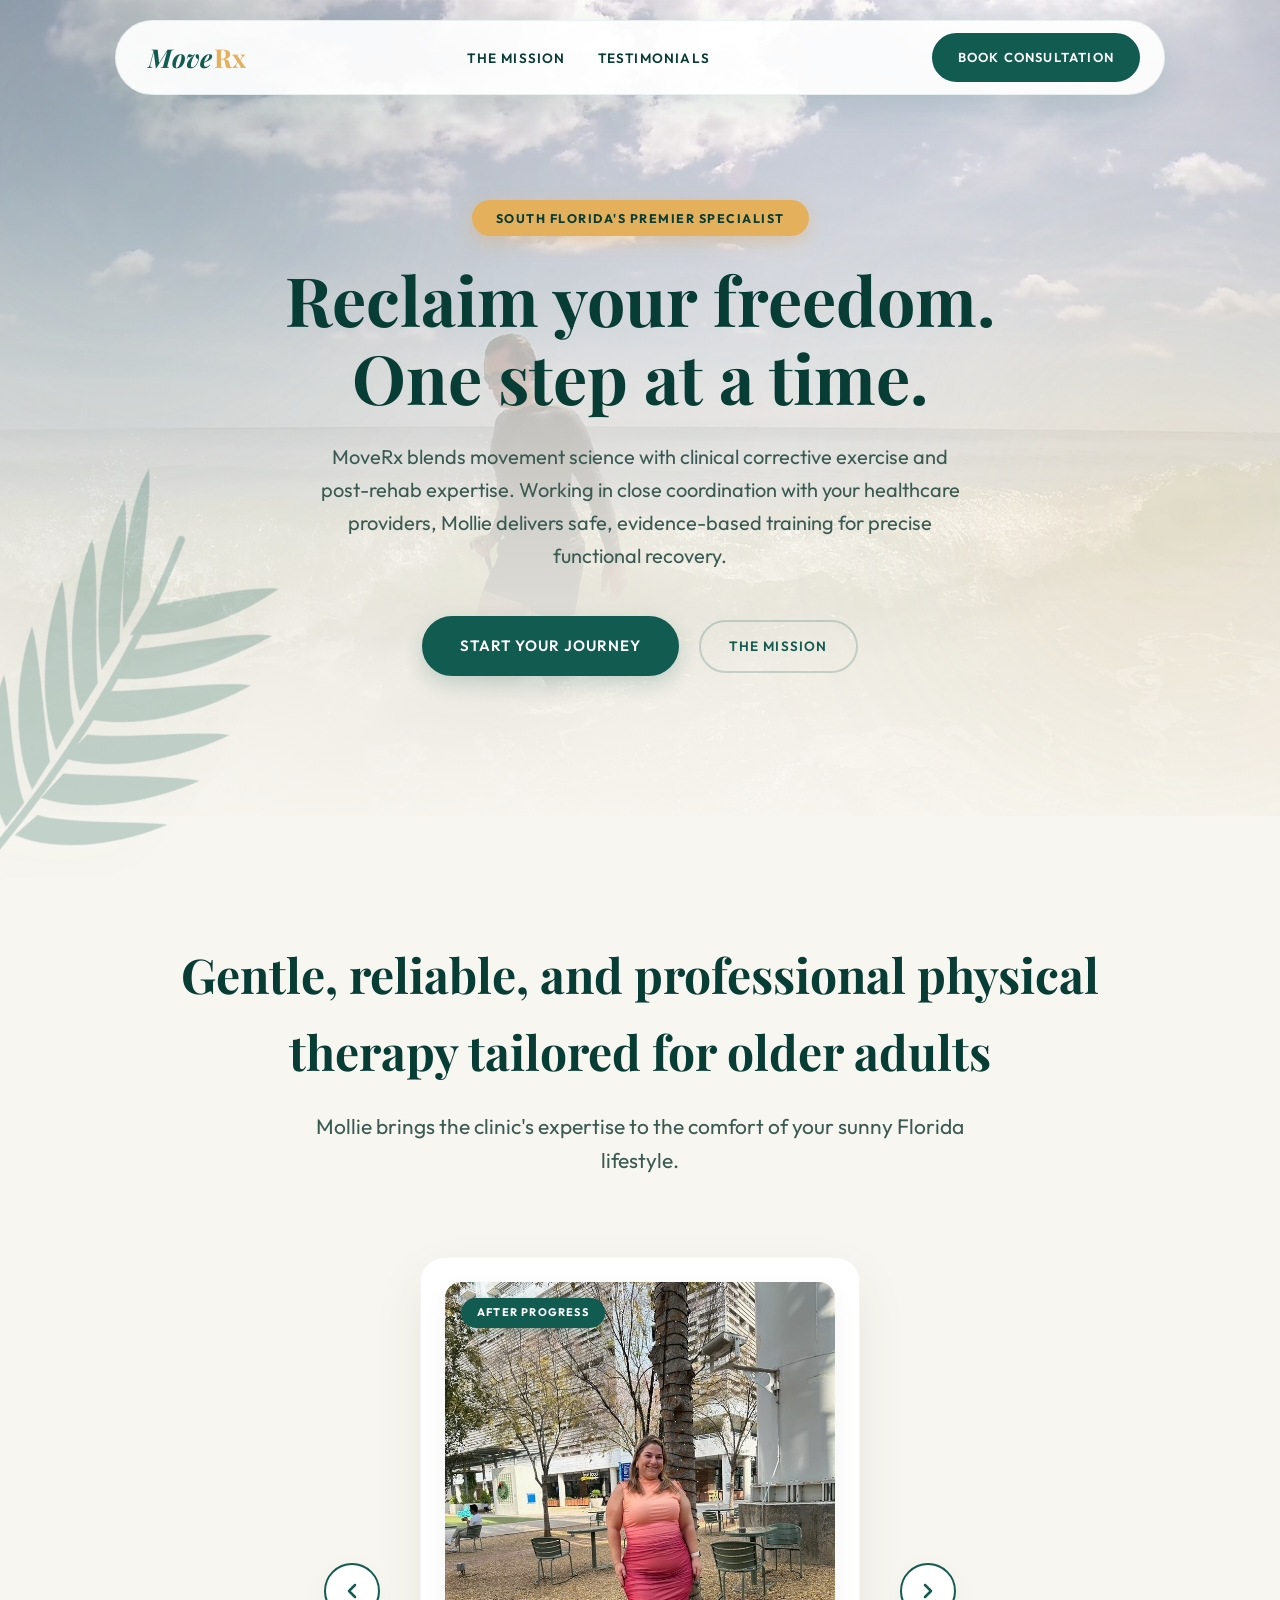
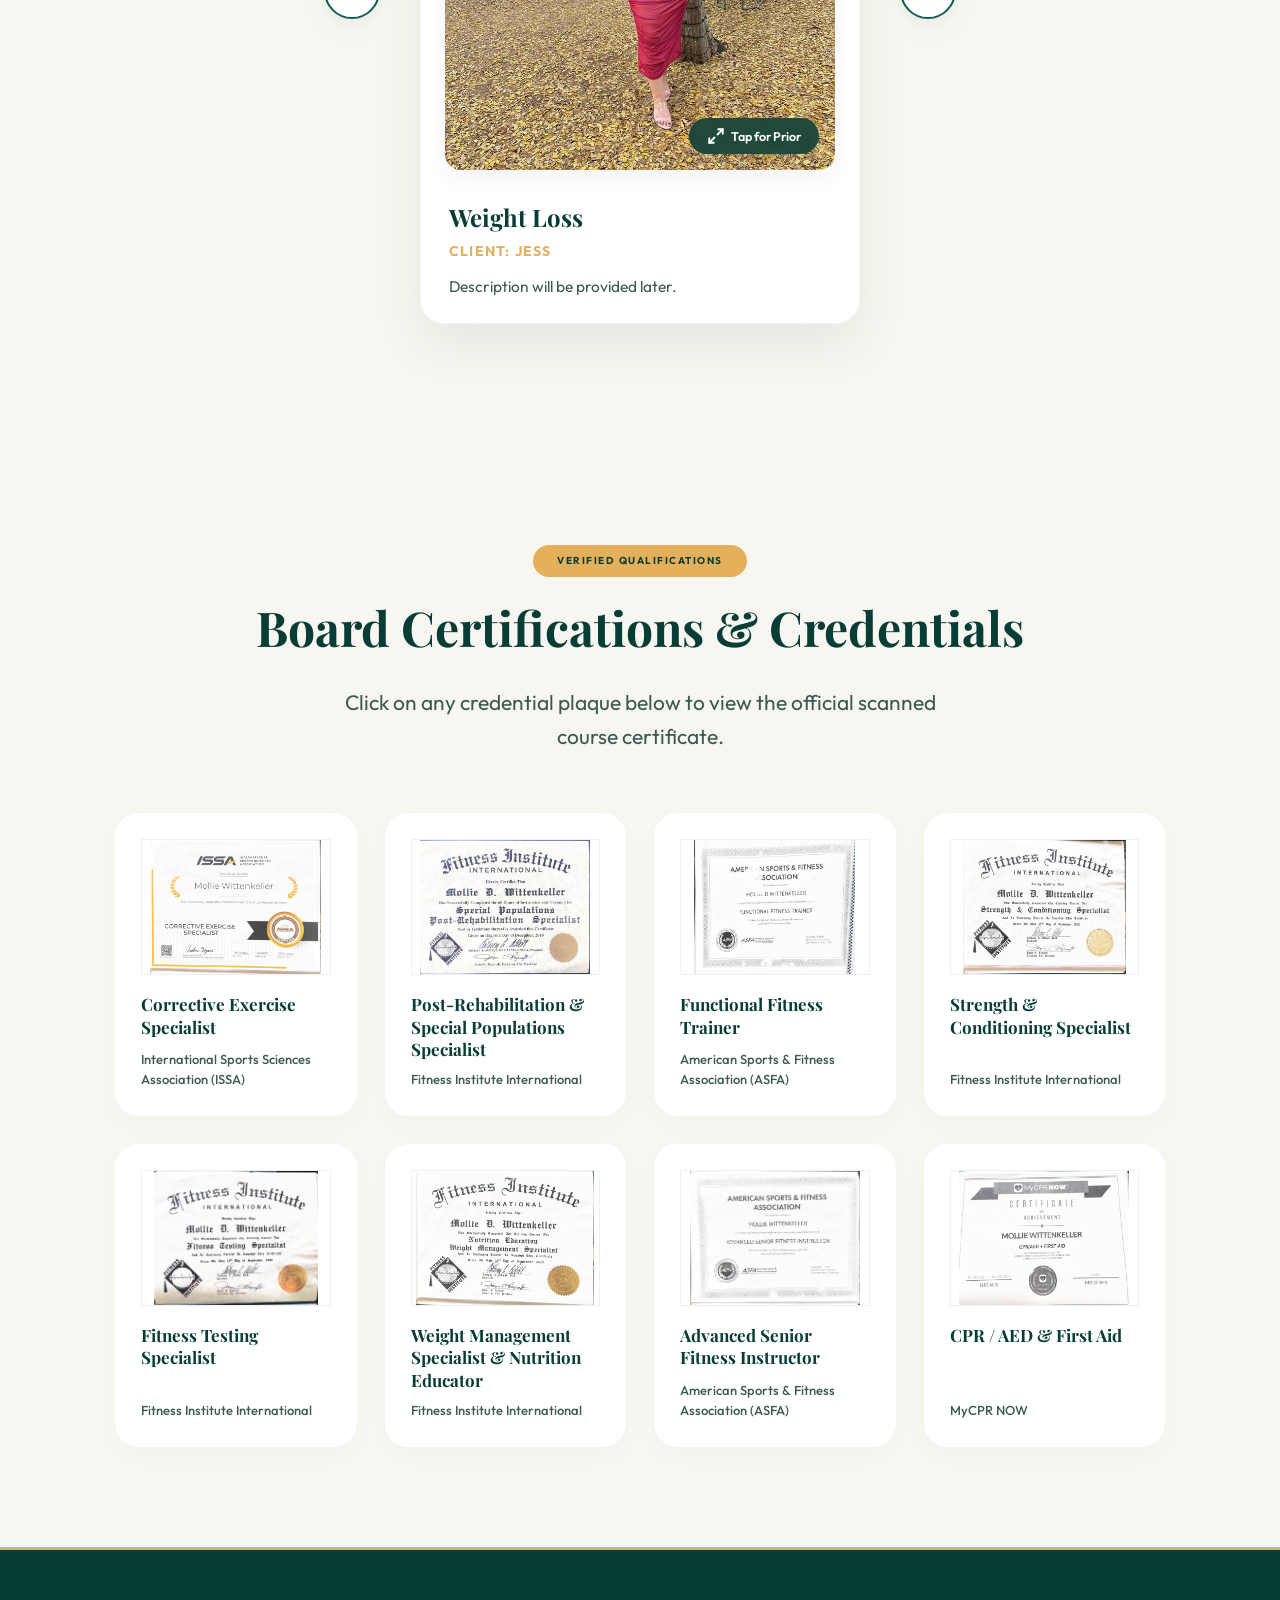
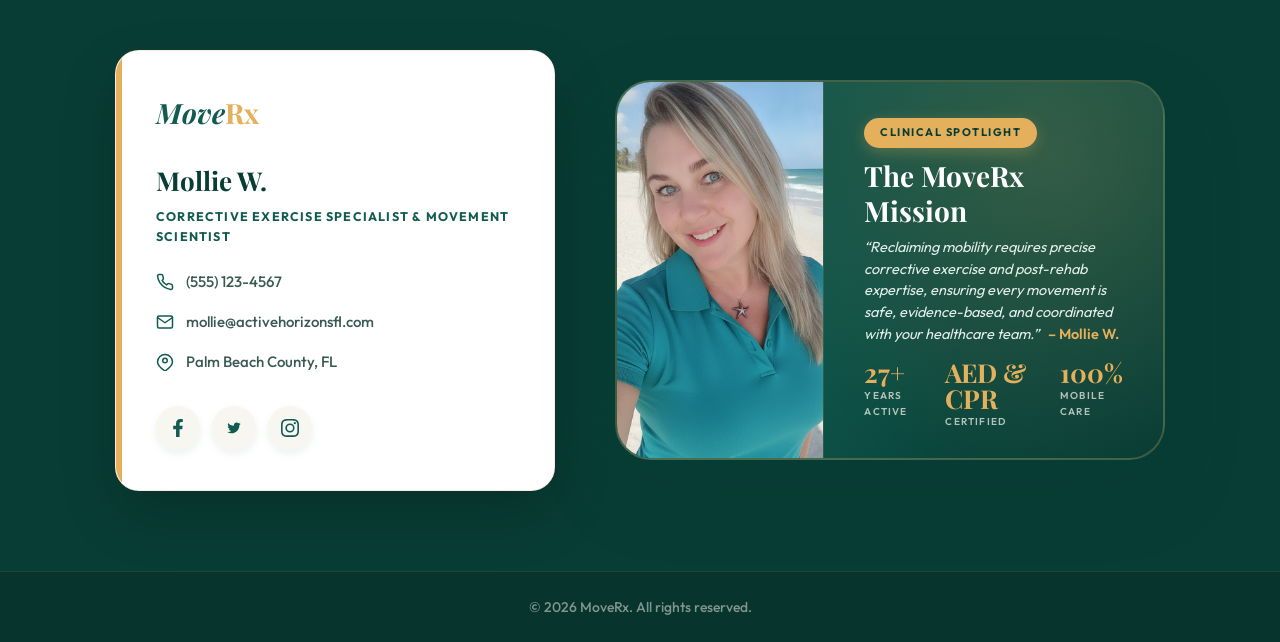
==== commit 98e643cf: "version 2" ====
--- a/index.html
+++ b/index.html
@@ -29,10 +29,23 @@
     <link href="https://fonts.googleapis.com/css2?family=Outfit:wght@400;500;600;700&family=Playfair+Display:ital,wght@0,600;0,700;1,600&display=swap" rel="stylesheet">
     
     <!-- CSS Design Tokens and Styles -->
-    <link rel="stylesheet" href="assets/css/variables.css?v=2.0.1">
-    <link rel="stylesheet" href="assets/css/main.css?v=2.0.1">
+    <link rel="stylesheet" href="assets/css/variables.css?v=2.0.6">
+    <link rel="stylesheet" href="assets/css/main.css?v=2.0.6">
+
 </head>
 <body>
+
+    <!-- Preloader Loading Screen -->
+    <div id="preloader" class="preloader-overlay">
+        <div class="loader">
+            <span class="m char-move">M</span>
+            <span class="o char-move">o</span>
+            <span class="v char-move">v</span>
+            <span class="e char-move">e</span>
+            <span class="r char-rx">R</span>
+            <span class="x char-rx">x</span>
+        </div>
+    </div>
 
     <!-- Scroll-Animated Leaves (Injected via JS) -->
     <div id="leaves-mount"></div>
@@ -47,7 +60,32 @@
         <!-- Hero Section, success stories, and footer will be rendered here via JS -->
     </main>
 
+    <!-- INTERACTIVE VERIFICATION DETAIL MODAL -->
+    <div id="cert-modal" class="modal-overlay">
+        <div class="modal-box">
+            <button id="modal-close" class="modal-close-btn" aria-label="Close window">&times;</button>
+            <span class="pill-badge" style="background-color: var(--sun-accent); color: var(--text-primary); margin-bottom: 12px; font-size: 10px; font-weight: 700; box-shadow: none;">Verified Board Credential</span>
+            <h3 id="m-title" class="modal-title">Certificate Title</h3>
+            <div id="m-org" class="modal-org">Official Document Scan</div>
+            
+            <div class="modal-display-frame">
+                <!-- Full-resolution Document Image -->
+                <div id="modal-media-wrapper" style="width: 100%; height: 100%; position: relative; display: flex; align-items: center; justify-content: center; min-height: 360px;">
+                    <!-- Image renders here -->
+                </div>
+            </div>
+
+            <!-- Modal Dynamic Interactivity Controls -->
+            <div id="modal-controls-row" style="margin-top: 16px; display: flex; justify-content: space-between; align-items: center; flex-wrap: wrap; gap: 12px;">
+                <!-- Left: Pagination -->
+                <div id="modal-pagination" style="display: flex; align-items: center; gap: 8px;"></div>
+                <!-- Right: Download Link -->
+                <div id="modal-download-container"></div>
+            </div>
+        </div>
+    </div>
+
     <!-- Main Logic and Content Script -->
-    <script src="assets/js/main.js"></script>
+    <script src="assets/js/main.js?v=2.0.6"></script>
 </body>
 </html>
--- a/assets/css/main.css
+++ b/assets/css/main.css
@@ -1294,8 +1294,7 @@
     }
     
     .card-container-3d {
-        height: auto;
-        min-height: 480px;
+        height: 520px;
     }
     
     .spotlight-split-layout {
@@ -1320,3 +1319,315 @@
     }
 }
 
+/* ==========================================================================
+   9. CREDENTIALS GRID & MODAL DISPLAY (PDF.JS LIGHTBOX)
+   ========================================================================== */
+
+.credentials-section {
+    padding: 80px 0 100px;
+    background-color: var(--bg-color);
+    position: relative;
+    z-index: 2;
+}
+
+.credentials-grid {
+    display: grid;
+    grid-template-columns: 1fr;
+    gap: 28px;
+    margin-top: 48px;
+}
+
+@media (min-width: 576px) {
+    .credentials-grid {
+        grid-template-columns: repeat(2, 1fr);
+    }
+}
+
+@media (min-width: 992px) {
+    .credentials-grid {
+        grid-template-columns: repeat(4, 1fr);
+    }
+}
+
+.cert-card {
+    background-color: var(--surface-color);
+    border-radius: var(--border-radius-card);
+    padding: 24px;
+    box-shadow: 0 8px 25px rgba(0,0,0,0.02);
+    border: 2px solid transparent;
+    transition: transform var(--transition-smooth), 
+                box-shadow var(--transition-smooth), 
+                border-color var(--transition-smooth);
+    display: flex;
+    flex-direction: column;
+    height: 100%;
+    cursor: pointer;
+}
+
+.cert-card:hover {
+    transform: translateY(-5px);
+    border-color: var(--ocean-teal);
+    box-shadow: 0 15px 35px rgba(18, 91, 80, 0.10);
+}
+
+.cert-visual-zone {
+    width: 100%;
+    aspect-ratio: 1.4;
+    background: #ffffff;
+    border: 1px solid rgba(18, 91, 80, 0.08);
+    border-radius: var(--border-radius-button);
+    overflow: hidden;
+    position: relative;
+    display: flex;
+    align-items: center;
+    justify-content: center;
+    margin-bottom: 18px;
+}
+
+.cert-visual-zone img {
+    width: 100%;
+    height: 100%;
+    object-fit: contain;
+    display: block;
+}
+
+.cert-card-title {
+    font-family: var(--font-display);
+    font-size: 17px;
+    font-weight: 700;
+    color: var(--deep-palm);
+    line-height: 1.35;
+    margin-bottom: 8px;
+    flex-grow: 1;
+}
+
+.cert-card-org {
+    font-size: 13px;
+    color: var(--text-secondary);
+    font-weight: 500;
+}
+
+/* LIGHTBOX MODAL OVERLAY */
+.modal-overlay {
+    position: fixed;
+    top: 0; left: 0; right: 0; bottom: 0;
+    background-color: rgba(18, 91, 80, 0.45);
+    backdrop-filter: blur(10px);
+    display: flex;
+    align-items: center;
+    justify-content: center;
+    z-index: 1000;
+    padding: 20px;
+    opacity: 0;
+    visibility: hidden;
+    transition: opacity var(--transition-smooth), visibility var(--transition-smooth);
+}
+
+.modal-overlay.active {
+    opacity: 1;
+    visibility: visible;
+}
+
+.modal-box {
+    background: var(--surface-color);
+    border-radius: var(--border-radius-card);
+    width: 100%;
+    max-width: 660px;
+    padding: 30px;
+    position: relative;
+    box-shadow: 0 30px 80px rgba(0,0,0,0.25);
+    transform: scale(0.95);
+    transition: transform var(--transition-smooth);
+    border: 1px solid rgba(229, 176, 92, 0.2);
+}
+
+.modal-overlay.active .modal-box {
+    transform: scale(1);
+}
+
+.modal-close-btn {
+    position: absolute;
+    top: 20px; right: 20px;
+    background: rgba(18, 91, 80, 0.05);
+    border: none;
+    width: 36px; height: 36px;
+    border-radius: 50%;
+    font-size: 24px;
+    display: flex; align-items: center; justify-content: center;
+    cursor: pointer;
+    color: var(--deep-palm);
+    transition: background var(--transition-smooth), color var(--transition-smooth);
+}
+
+.modal-close-btn:hover {
+    background: var(--deep-palm);
+    color: var(--bg-color);
+}
+
+.modal-title {
+    font-family: var(--font-display);
+    font-size: 22px;
+    font-weight: 700;
+    color: var(--deep-palm);
+    line-height: 1.3;
+    margin-bottom: 6px;
+}
+
+.modal-org {
+    font-size: 12px;
+    color: var(--ocean-teal);
+    font-weight: 700;
+    text-transform: uppercase;
+    letter-spacing: 1px;
+    margin-bottom: 20px;
+}
+
+.modal-display-frame {
+    background: #ffffff;
+    border: 1px solid rgba(18, 91, 80, 0.08);
+    border-radius: 12px;
+    padding: 10px;
+    display: flex;
+    justify-content: center;
+    align-items: center;
+    overflow: auto;
+}
+
+.modal-display-frame img {
+    max-width: 100%;
+    height: auto;
+    max-height: 60vh;
+    border-radius: 6px;
+    box-shadow: 0 4px 15px rgba(0,0,0,0.06);
+}
+
+.modal-ctrl-btn {
+    background: linear-gradient(135deg, var(--deep-palm) 0%, var(--ocean-teal) 100%);
+    color: #ffffff;
+    border: none;
+    font-size: 13px;
+    font-weight: 600;
+    padding: 10px 22px;
+    border-radius: 30px;
+    display: inline-flex;
+    align-items: center;
+    gap: 8px;
+    cursor: pointer;
+    text-decoration: none;
+    box-shadow: 0 4px 15px rgba(18, 91, 80, 0.25);
+    transition: transform var(--transition-smooth), box-shadow var(--transition-smooth);
+}
+
+.modal-ctrl-btn:hover {
+    transform: translateY(-2px);
+    box-shadow: 0 8px 20px rgba(18, 91, 80, 0.35);
+}
+
+/* Spinner Styles */
+.loading-overlay-spinner {
+    position: absolute;
+    display: flex;
+    align-items: center;
+    justify-content: center;
+}
+
+.spinner {
+    width: 28px;
+    height: 28px;
+    border: 3px solid rgba(18, 91, 80, 0.1);
+    border-top: 3px solid var(--ocean-teal);
+    border-radius: 50%;
+    animation: spin 1s linear infinite;
+}
+
+@keyframes spin {
+    0% { transform: rotate(0deg); }
+    100% { transform: rotate(360deg); }
+}
+
+/* ==========================================================================
+   10. SITE PRELOADER
+   ========================================================================== */
+.preloader-overlay {
+    position: fixed;
+    top: 0;
+    left: 0;
+    width: 100%;
+    height: 100%;
+    background-color: var(--deep-palm);
+    display: flex;
+    justify-content: center;
+    align-items: center;
+    z-index: 99999;
+    opacity: 1;
+    visibility: visible;
+    transition: opacity 0.5s cubic-bezier(0.25, 1, 0.5, 1), 
+                visibility 0.5s cubic-bezier(0.25, 1, 0.5, 1);
+}
+
+.preloader-overlay.fade-out {
+    opacity: 0;
+    visibility: hidden;
+}
+
+.loader {
+    --ANIMATION-DELAY-MULTIPLIER: 70ms;
+    padding: 0;
+    margin: 0;
+    display: flex;
+    flex-direction: row;
+    justify-content: center;
+    align-items: center;
+    overflow: hidden;
+    height: 6rem;
+}
+
+.loader span {
+    padding: 0;
+    margin: 0;
+    font-family: var(--font-display);
+    font-size: 4rem;
+    font-weight: 700;
+    letter-spacing: -0.05em;
+    transform: translateY(4rem);
+    animation: hideAndSeek 1.2s alternate infinite cubic-bezier(0.86, 0, 0.07, 1);
+    display: inline-block;
+}
+
+.loader span.char-move {
+    color: #ffffff;
+}
+
+.loader span.char-rx {
+    color: var(--sun-accent);
+}
+
+.loader .m {
+    animation-delay: calc(var(--ANIMATION-DELAY-MULTIPLIER) * 0);
+}
+.loader .o {
+    animation-delay: calc(var(--ANIMATION-DELAY-MULTIPLIER) * 1);
+}
+.loader .v {
+    animation-delay: calc(var(--ANIMATION-DELAY-MULTIPLIER) * 2);
+}
+.loader .e {
+    animation-delay: calc(var(--ANIMATION-DELAY-MULTIPLIER) * 3);
+}
+.loader .r {
+    animation-delay: calc(var(--ANIMATION-DELAY-MULTIPLIER) * 4);
+    margin-left: 2px;
+}
+.loader .x {
+    animation-delay: calc(var(--ANIMATION-DELAY-MULTIPLIER) * 5);
+}
+
+@keyframes hideAndSeek {
+    0% {
+        transform: translateY(4rem);
+    }
+    100% {
+        transform: translateY(0rem);
+    }
+}
+
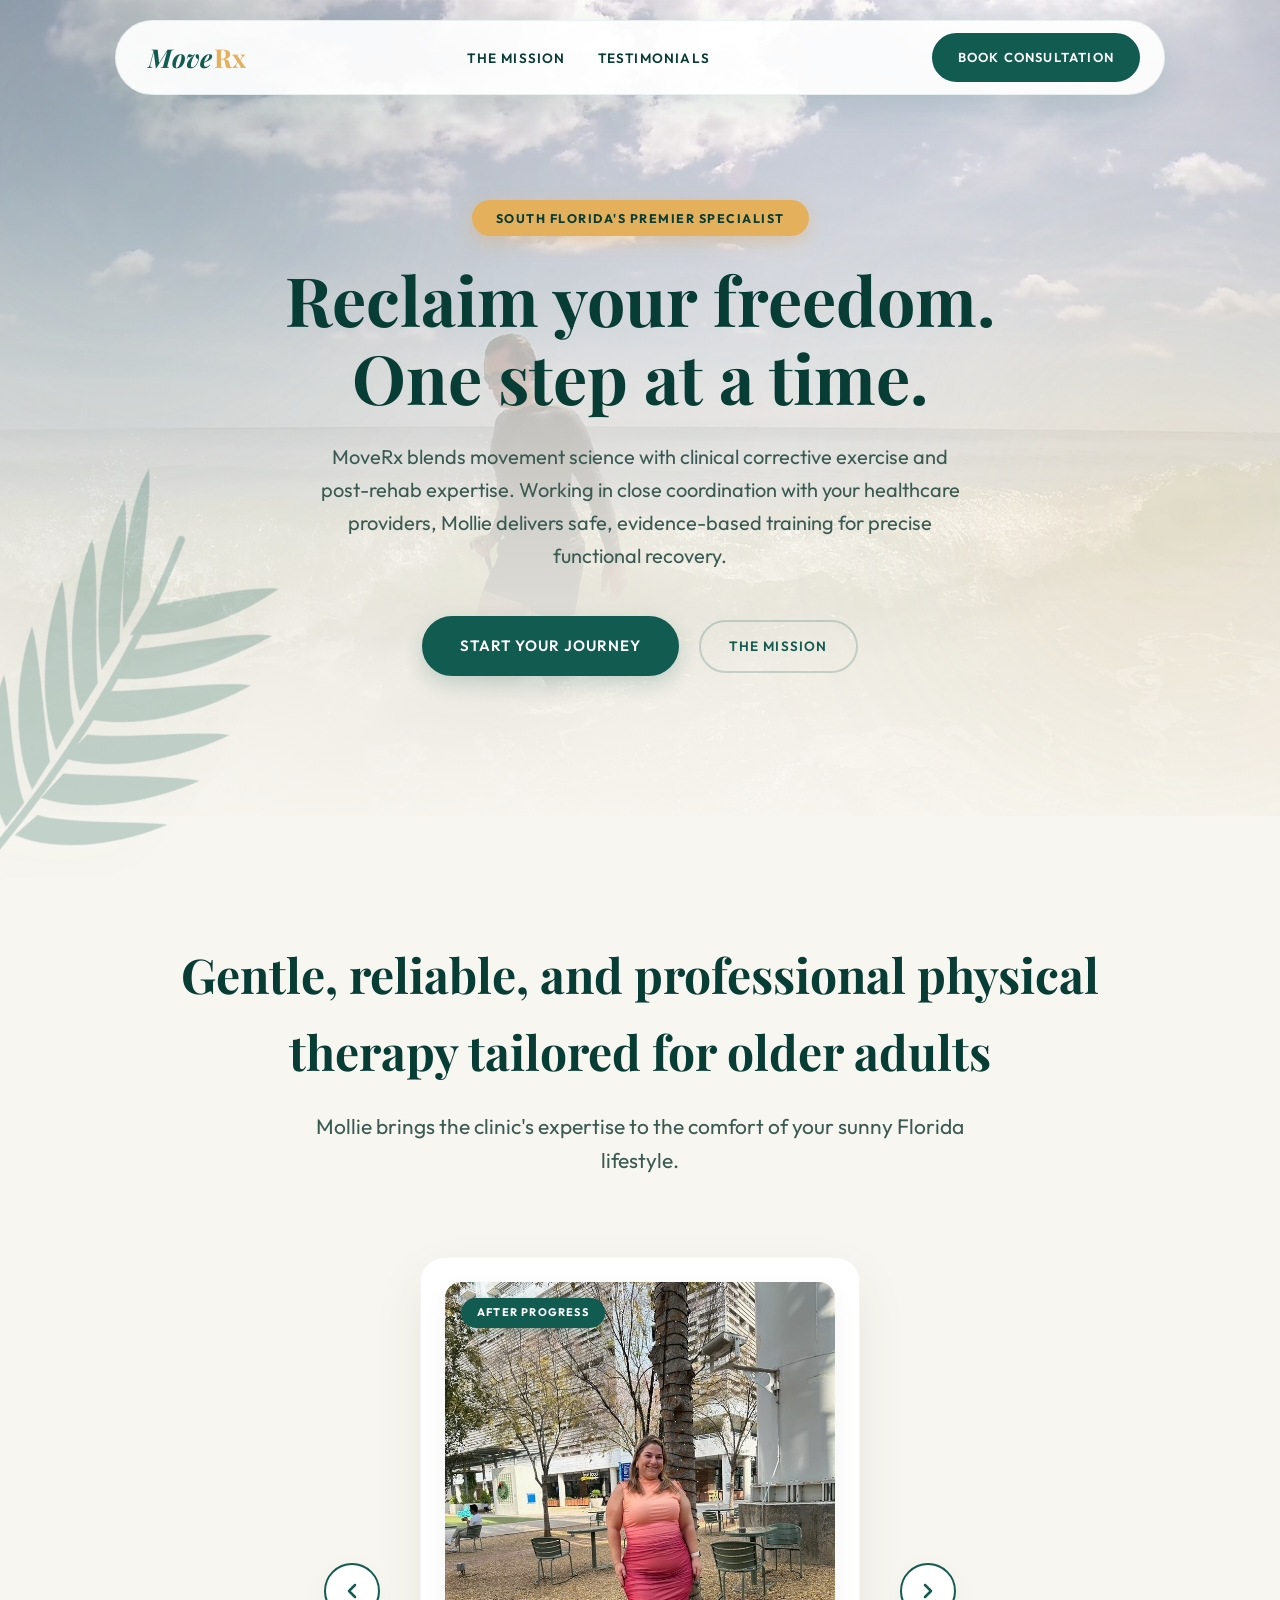
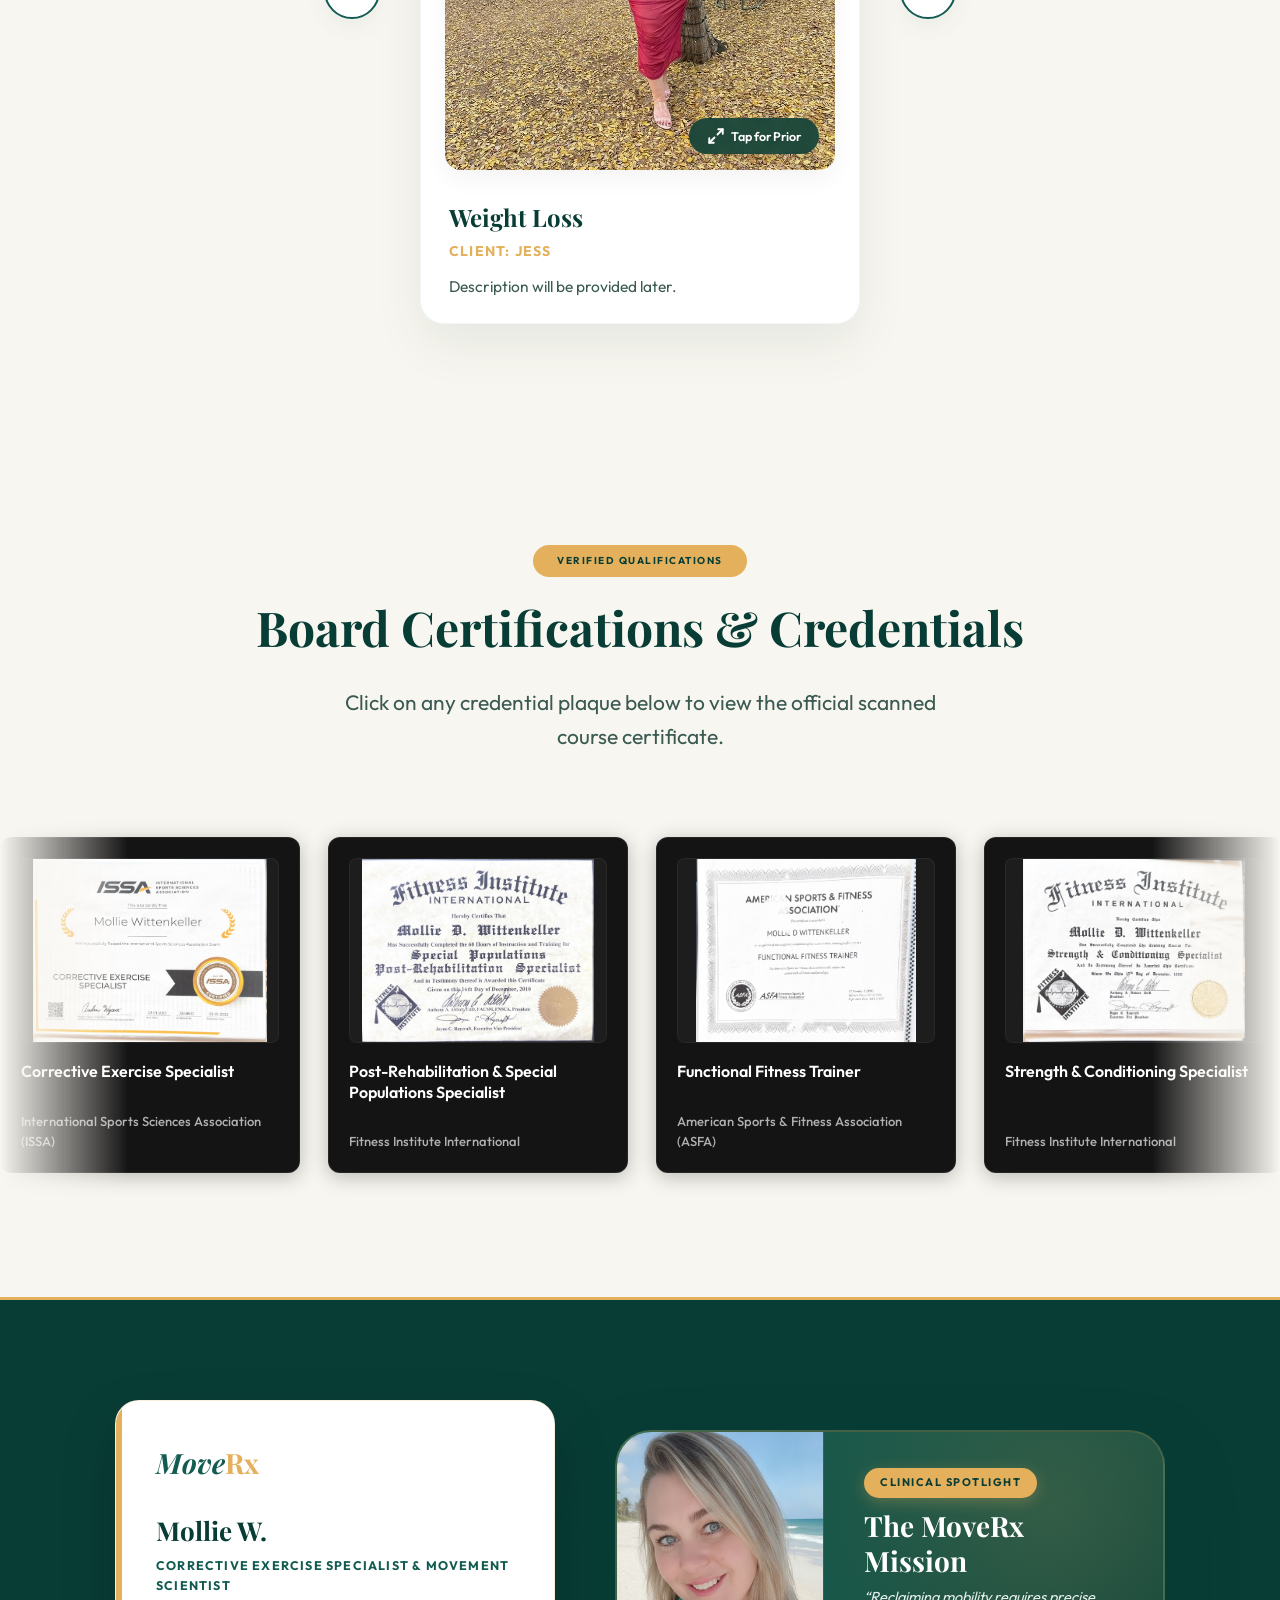
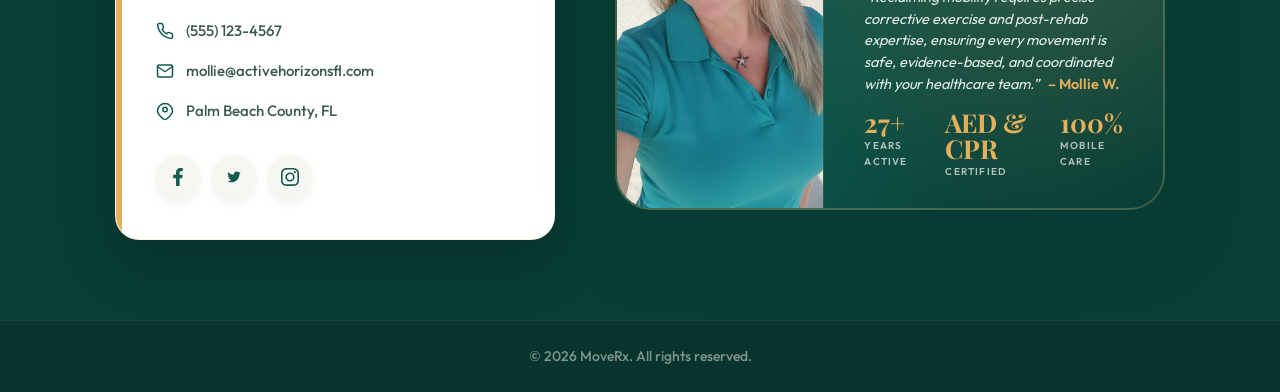
==== commit 26066e80: "version 2" ====
--- a/index.html
+++ b/index.html
@@ -29,8 +29,8 @@
     <link href="https://fonts.googleapis.com/css2?family=Outfit:wght@400;500;600;700&family=Playfair+Display:ital,wght@0,600;0,700;1,600&display=swap" rel="stylesheet">
     
     <!-- CSS Design Tokens and Styles -->
-    <link rel="stylesheet" href="assets/css/variables.css?v=2.0.6">
-    <link rel="stylesheet" href="assets/css/main.css?v=2.0.6">
+    <link rel="stylesheet" href="assets/css/variables.css?v=2.1.0">
+    <link rel="stylesheet" href="assets/css/main.css?v=2.1.0">
 
 </head>
 <body>
@@ -86,6 +86,6 @@
     </div>
 
     <!-- Main Logic and Content Script -->
-    <script src="assets/js/main.js?v=2.0.6"></script>
+    <script src="assets/js/main.js?v=2.1.0"></script>
 </body>
 </html>
--- a/assets/css/main.css
+++ b/assets/css/main.css
@@ -1320,7 +1320,7 @@
 }
 
 /* ==========================================================================
-   9. CREDENTIALS GRID & MODAL DISPLAY (PDF.JS LIGHTBOX)
+   9. CREDENTIALS MARQUEE SECTION (AUTOMATED INFINITE SCROLL)
    ========================================================================== */
 
 .credentials-section {
@@ -1330,52 +1330,73 @@
     z-index: 2;
 }
 
-.credentials-grid {
-    display: grid;
-    grid-template-columns: 1fr;
+.marquee-container {
+    overflow: hidden;
+    width: 100%;
+    position: relative;
+    padding: 24px 0;
+    -webkit-mask-image: linear-gradient(
+        to right,
+        transparent 0%,
+        black 10%,
+        black 90%,
+        transparent 100%
+    );
+    mask-image: linear-gradient(
+        to right,
+        transparent 0%,
+        black 10%,
+        black 90%,
+        transparent 100%
+    );
+}
+
+.marquee__inner {
+    display: flex;
+    width: max-content;
+    animation: marquee 25s linear infinite;
+}
+
+/* Paused state on hover/touch */
+.marquee__inner.paused {
+    animation-play-state: paused;
+}
+
+.marquee__group {
+    display: flex;
     gap: 28px;
-    margin-top: 48px;
-}
-
-@media (min-width: 576px) {
-    .credentials-grid {
-        grid-template-columns: repeat(2, 1fr);
-    }
-}
-
-@media (min-width: 992px) {
-    .credentials-grid {
-        grid-template-columns: repeat(4, 1fr);
-    }
+    padding-right: 28px; /* Match the gap spacing to ensure seamless loops */
 }
 
 .cert-card {
-    background-color: var(--surface-color);
-    border-radius: var(--border-radius-card);
-    padding: 24px;
-    box-shadow: 0 8px 25px rgba(0,0,0,0.02);
-    border: 2px solid transparent;
+    background-color: #141414;
+    border-radius: 12px;
+    padding: 20px;
+    box-shadow: 0 4px 20px rgba(0, 0, 0, 0.25);
+    border: 1px solid rgba(255, 255, 255, 0.08);
     transition: transform var(--transition-smooth), 
                 box-shadow var(--transition-smooth), 
                 border-color var(--transition-smooth);
     display: flex;
     flex-direction: column;
-    height: 100%;
+    width: 300px;
+    flex-shrink: 0;
     cursor: pointer;
+    text-align: left;
 }
 
 .cert-card:hover {
-    transform: translateY(-5px);
-    border-color: var(--ocean-teal);
-    box-shadow: 0 15px 35px rgba(18, 91, 80, 0.10);
+    transform: translateY(-6px);
+    border-color: var(--sun-accent);
+    box-shadow: 0 16px 36px rgba(229, 176, 92, 0.18);
 }
 
 .cert-visual-zone {
     width: 100%;
     aspect-ratio: 1.4;
-    background: #ffffff;
-    border: 1px solid rgba(18, 91, 80, 0.08);
-    border-radius: var(--border-radius-button);
+    background: #1d1d1d;
+    border: 1px solid rgba(255, 255, 255, 0.05);
+    border-radius: 8px;
     overflow: hidden;
     position: relative;
     display: flex;
@@ -1392,19 +1413,48 @@
 }
 
 .cert-card-title {
-    font-family: var(--font-display);
-    font-size: 17px;
-    font-weight: 700;
-    color: var(--deep-palm);
+    font-family: var(--font-body);
+    font-size: 16px;
+    font-weight: 600;
+    color: #ffffff;
     line-height: 1.35;
-    margin-bottom: 8px;
+    margin-bottom: 6px;
     flex-grow: 1;
+    display: -webkit-box;
+    -webkit-line-clamp: 2;
+    -webkit-box-orient: vertical;
+    overflow: hidden;
+    text-overflow: ellipsis;
+    min-height: 44px;
 }
 
 .cert-card-org {
+    font-family: var(--font-body);
     font-size: 13px;
-    color: var(--text-secondary);
+    color: #b0b0b0;
     font-weight: 500;
+}
+
+@media (max-width: 600px) {
+    .marquee__group .cert-card {
+        width: 250px;
+    }
+    .cert-visual-zone {
+        margin-bottom: 12px;
+    }
+    .cert-card-title {
+        font-size: 15px;
+        min-height: 40px;
+    }
+}
+
+@keyframes marquee {
+    0% {
+        transform: translateX(0);
+    }
+    100% {
+        transform: translateX(-50%);
+    }
 }
 
 /* LIGHTBOX MODAL OVERLAY */
